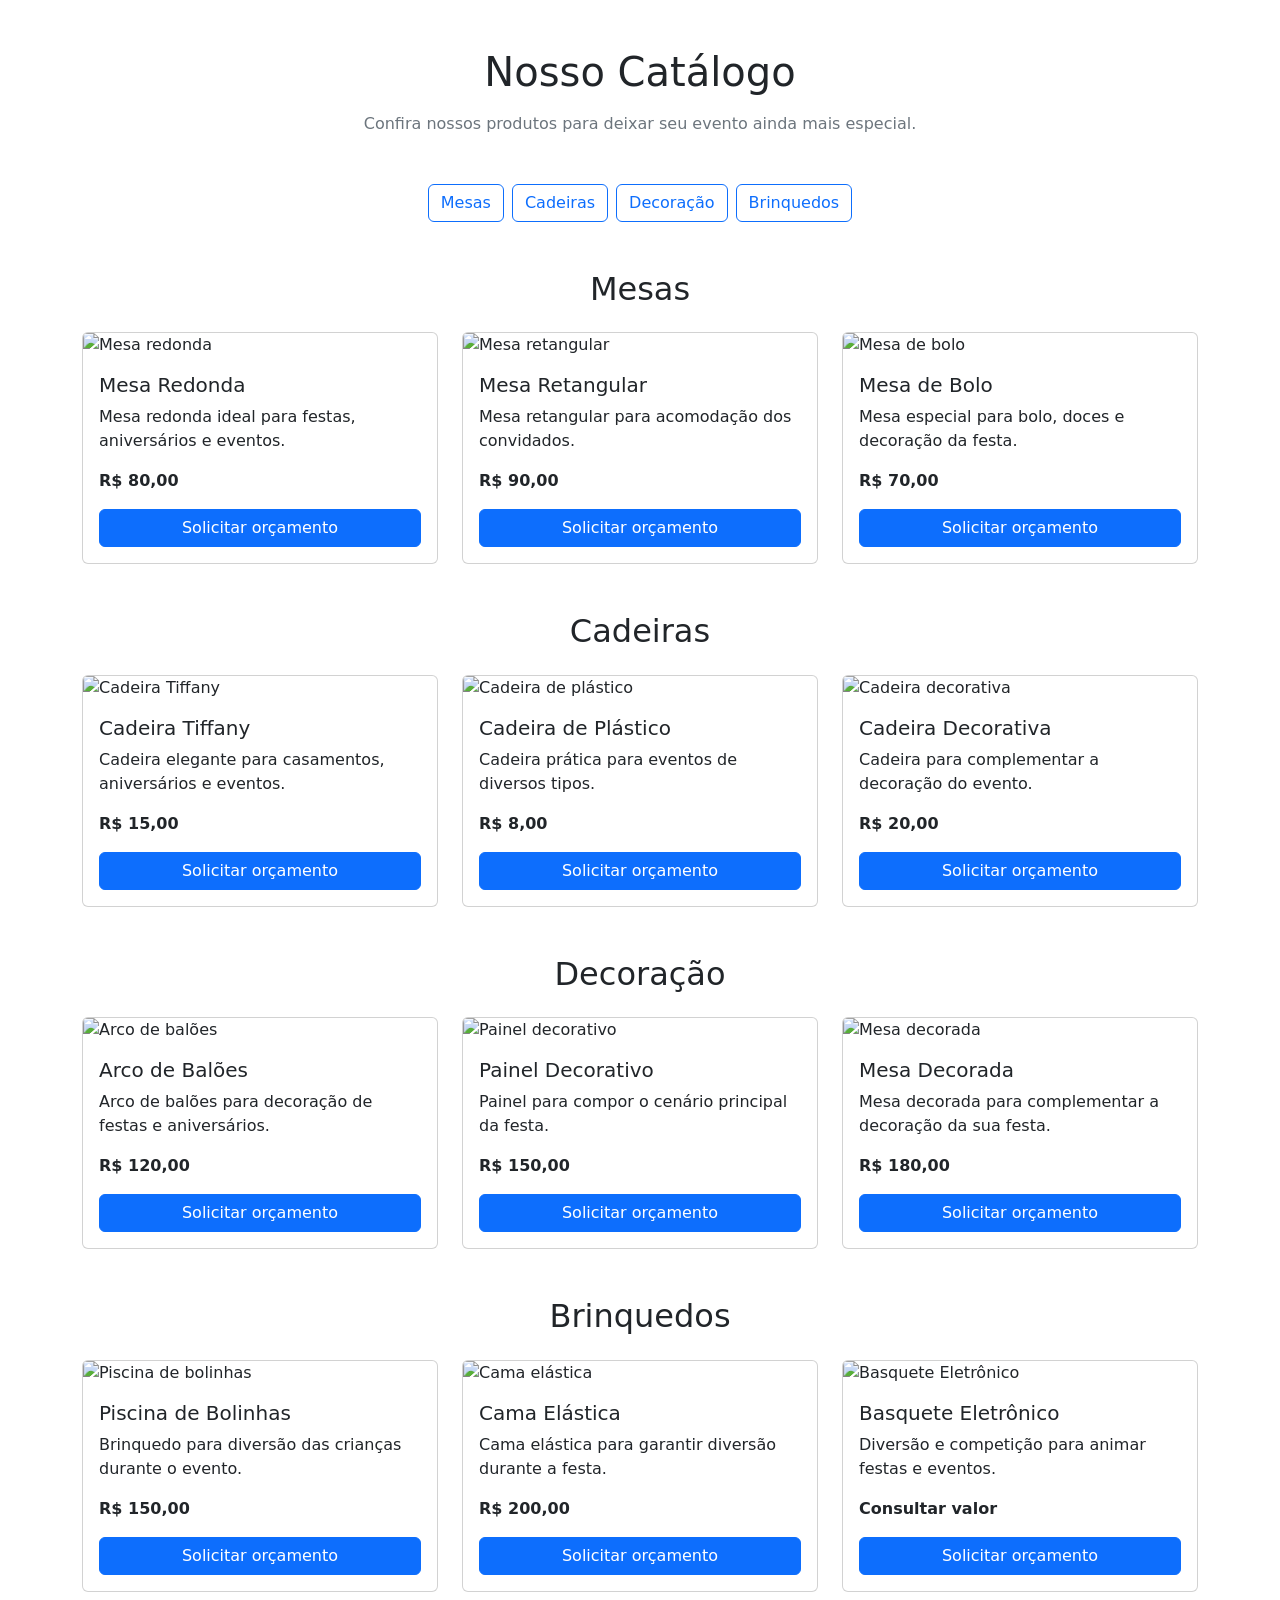
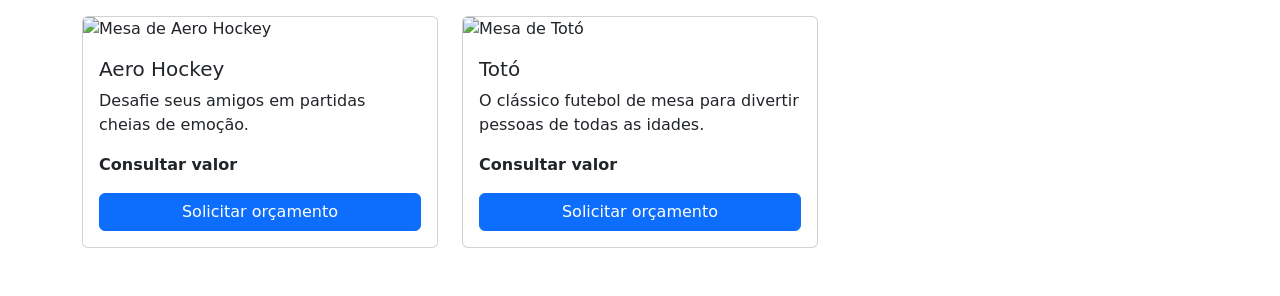
==== catalogo.html @ 10a3d3e0 "feat: atualiza catalogo" ====
<!DOCTYPE html>
<html lang="pt-br">

<head>

    <meta charset="UTF-8">
    <meta name="viewport" content="width=device-width, initial-scale=1.0">

    <title>Catálogo - Aurale</title>

    <!-- Bootstrap 5 -->
    <link href="https://cdn.jsdelivr.net/npm/bootstrap@5.3.8/dist/css/bootstrap.min.css" rel="stylesheet">

</head>

<body>

    <!-- CONTEÚDO PRINCIPAL -->
    <div class="container py-5">

        <!-- TÍTULO -->
        <h1 class="text-center mb-3">
            Nosso Catálogo
        </h1>

        <p class="text-center text-secondary mb-5">
            Confira nossos produtos para deixar seu evento ainda mais especial.
        </p>


        <!-- ==================== CATEGORIAS ==================== -->

        <div class="d-flex justify-content-center flex-wrap gap-2 mb-5">

            <a href="#mesas" class="btn btn-outline-primary">
                Mesas
            </a>

            <a href="#cadeiras" class="btn btn-outline-primary">
                Cadeiras
            </a>

            <a href="#decoracao" class="btn btn-outline-primary">
                Decoração
            </a>

            <a href="#brinquedos" class="btn btn-outline-primary">
                Brinquedos
            </a>

        </div>


        <!-- ==================== MESAS ==================== -->

        <section id="mesas">

            <h2 class="text-center mb-4">
                Mesas
            </h2>

            <div class="row g-4">


                <!-- MESA REDONDA -->
                <div class="col-12 col-md-6 col-lg-4">

                    <div class="card h-100">

                        <img
                            src="https://placehold.co/600x400"
                            class="card-img-top"
                            alt="Mesa redonda">

                        <div class="card-body d-flex flex-column">

                            <h5 class="card-title">
                                Mesa Redonda
                            </h5>

                            <p class="card-text">
                                Mesa redonda ideal para festas,
                                aniversários e eventos.
                            </p>

                            <p class="card-text">
                                <strong>R$ 80,00</strong>
                            </p>

                            <a href="orcamento.html" class="btn btn-primary mt-auto">
                                Solicitar orçamento
                            </a>

                        </div>

                    </div>

                </div>


                <!-- MESA RETANGULAR -->
                <div class="col-12 col-md-6 col-lg-4">

                    <div class="card h-100">

                        <img
                            src="https://placehold.co/600x400"
                            class="card-img-top"
                            alt="Mesa retangular">

                        <div class="card-body d-flex flex-column">

                            <h5 class="card-title">
                                Mesa Retangular
                            </h5>

                            <p class="card-text">
                                Mesa retangular para acomodação
                                dos convidados.
                            </p>

                            <p class="card-text">
                                <strong>R$ 90,00</strong>
                            </p>

                            <a href="orcamento.html" class="btn btn-primary mt-auto">
                                Solicitar orçamento
                            </a>

                        </div>

                    </div>

                </div>


                <!-- MESA DE BOLO -->
                <div class="col-12 col-md-6 col-lg-4">

                    <div class="card h-100">

                        <img
                            src="https://placehold.co/600x400"
                            class="card-img-top"
                            alt="Mesa de bolo">

                        <div class="card-body d-flex flex-column">

                            <h5 class="card-title">
                                Mesa de Bolo
                            </h5>

                            <p class="card-text">
                                Mesa especial para bolo,
                                doces e decoração da festa.
                            </p>

                            <p class="card-text">
                                <strong>R$ 70,00</strong>
                            </p>

                            <a href="orcamento.html" class="btn btn-primary mt-auto">
                                Solicitar orçamento
                            </a>

                        </div>

                    </div>

                </div>

            </div>

        </section>


        <!-- ==================== CADEIRAS ==================== -->

        <section id="cadeiras" class="mt-5">

            <h2 class="text-center mb-4">
                Cadeiras
            </h2>

            <div class="row g-4">


                <!-- CADEIRA TIFFANY -->
                <div class="col-12 col-md-6 col-lg-4">

                    <div class="card h-100">

                        <img
                            src="https://placehold.co/600x400"
                            class="card-img-top"
                            alt="Cadeira Tiffany">

                        <div class="card-body d-flex flex-column">

                            <h5 class="card-title">
                                Cadeira Tiffany
                            </h5>

                            <p class="card-text">
                                Cadeira elegante para casamentos,
                                aniversários e eventos.
                            </p>

                            <p class="card-text">
                                <strong>R$ 15,00</strong>
                            </p>

                            <a href="orcamento.html" class="btn btn-primary mt-auto">
                                Solicitar orçamento
                            </a>

                        </div>

                    </div>

                </div>


                <!-- CADEIRA DE PLÁSTICO -->
                <div class="col-12 col-md-6 col-lg-4">

                    <div class="card h-100">

                        <img
                            src="https://placehold.co/600x400"
                            class="card-img-top"
                            alt="Cadeira de plástico">

                        <div class="card-body d-flex flex-column">

                            <h5 class="card-title">
                                Cadeira de Plástico
                            </h5>

                            <p class="card-text">
                                Cadeira prática para eventos
                                de diversos tipos.
                            </p>

                            <p class="card-text">
                                <strong>R$ 8,00</strong>
                            </p>

                            <a href="orcamento.html" class="btn btn-primary mt-auto">
                                Solicitar orçamento
                            </a>

                        </div>

                    </div>

                </div>


                <!-- CADEIRA DECORATIVA -->
                <div class="col-12 col-md-6 col-lg-4">

                    <div class="card h-100">

                        <img
                            src="https://placehold.co/600x400"
                            class="card-img-top"
                            alt="Cadeira decorativa">

                        <div class="card-body d-flex flex-column">

                            <h5 class="card-title">
                                Cadeira Decorativa
                            </h5>

                            <p class="card-text">
                                Cadeira para complementar
                                a decoração do evento.
                            </p>

                            <p class="card-text">
                                <strong>R$ 20,00</strong>
                            </p>

                            <a href="orcamento.html" class="btn btn-primary mt-auto">
                                Solicitar orçamento
                            </a>

                        </div>

                    </div>

                </div>

            </div>

        </section>


        <!-- ==================== DECORAÇÃO ==================== -->

        <section id="decoracao" class="mt-5">

            <h2 class="text-center mb-4">
                Decoração
            </h2>

            <div class="row g-4">


                <!-- ARCO DE BALÕES -->
                <div class="col-12 col-md-6 col-lg-4">

                    <div class="card h-100">

                        <img
                            src="https://placehold.co/600x400"
                            class="card-img-top"
                            alt="Arco de balões">

                        <div class="card-body d-flex flex-column">

                            <h5 class="card-title">
                                Arco de Balões
                            </h5>

                            <p class="card-text">
                                Arco de balões para decoração
                                de festas e aniversários.
                            </p>

                            <p class="card-text">
                                <strong>R$ 120,00</strong>
                            </p>

                            <a href="orcamento.html" class="btn btn-primary mt-auto">
                                Solicitar orçamento
                            </a>

                        </div>

                    </div>

                </div>


                <!-- PAINEL DECORATIVO -->
                <div class="col-12 col-md-6 col-lg-4">

                    <div class="card h-100">

                        <img
                            src="https://placehold.co/600x400"
                            class="card-img-top"
                            alt="Painel decorativo">

                        <div class="card-body d-flex flex-column">

                            <h5 class="card-title">
                                Painel Decorativo
                            </h5>

                            <p class="card-text">
                                Painel para compor o cenário
                                principal da festa.
                            </p>

                            <p class="card-text">
                                <strong>R$ 150,00</strong>
                            </p>

                            <a href="orcamento.html" class="btn btn-primary mt-auto">
                                Solicitar orçamento
                            </a>

                        </div>

                    </div>

                </div>


                <!-- MESA DECORADA -->
                <div class="col-12 col-md-6 col-lg-4">

                    <div class="card h-100">

                        <img
                            src="https://placehold.co/600x400"
                            class="card-img-top"
                            alt="Mesa decorada">

                        <div class="card-body d-flex flex-column">

                            <h5 class="card-title">
                                Mesa Decorada
                            </h5>

                            <p class="card-text">
                                Mesa decorada para complementar
                                a decoração da sua festa.
                            </p>

                            <p class="card-text">
                                <strong>R$ 180,00</strong>
                            </p>

                            <a href="orcamento.html" class="btn btn-primary mt-auto">
                                Solicitar orçamento
                            </a>

                        </div>

                    </div>

                </div>

            </div>

        </section>


        <!-- ==================== BRINQUEDOS ==================== -->

        <section id="brinquedos" class="mt-5">

            <h2 class="text-center mb-4">
                Brinquedos
            </h2>

            <div class="row g-4">


                <!-- PISCINA DE BOLINHAS -->
                <div class="col-12 col-md-6 col-lg-4">

                    <div class="card h-100">

                        <img
                            src="https://placehold.co/600x400"
                            class="card-img-top"
                            alt="Piscina de bolinhas">

                        <div class="card-body d-flex flex-column">

                            <h5 class="card-title">
                                Piscina de Bolinhas
                            </h5>

                            <p class="card-text">
                                Brinquedo para diversão das
                                crianças durante o evento.
                            </p>

                            <p class="card-text">
                                <strong>R$ 150,00</strong>
                            </p>

                            <a href="orcamento.html" class="btn btn-primary mt-auto">
                                Solicitar orçamento
                            </a>

                        </div>

                    </div>

                </div>


                <!-- CAMA ELÁSTICA -->
                <div class="col-12 col-md-6 col-lg-4">

                    <div class="card h-100">

                        <img
                            src="https://placehold.co/600x400"
                            class="card-img-top"
                            alt="Cama elástica">

                        <div class="card-body d-flex flex-column">

                            <h5 class="card-title">
                                Cama Elástica
                            </h5>

                            <p class="card-text">
                                Cama elástica para garantir
                                diversão durante a festa.
                            </p>

                            <p class="card-text">
                                <strong>R$ 200,00</strong>
                            </p>

                            <a href="orcamento.html" class="btn btn-primary mt-auto">
                                Solicitar orçamento
                            </a>

                        </div>

                    </div>

                </div>


              
                <!-- Basquete Eletrônico --> <div class="col-12 col-md-6 col-lg-4"> <div class="card h-100"> <img src ="https://placehold.co/600x400" class="card-img-top" alt="Basquete Eletrônico"> <div class="card-body d-flex flex-column"> <h5 class="card-title">Basquete Eletrônico</h5> <p class="card-text"> Diversão e competição para animar festas e eventos. </p> <p class="card-text"><strong>Consultar valor</strong></p> <a href="orcamento.html" class="btn btn-primary mt-auto"> Solicitar orçamento </a> </div> </div> </div> <!-- Aero Hockey --> <div class="col-12 col-md-6 col-lg-4"> <div class="card h-100"> <img src="https://placehold.co/600x400" class="card-img-top" alt="Mesa de Aero Hockey"> <div class="card-body d-flex flex-column"> <h5 class="card-title">Aero Hockey</h5> <p class="card-text"> Desafie seus amigos em partidas cheias de emoção. </p> <p class="card-text"><strong>Consultar valor</strong></p> <a href="orcamento.html" class="btn btn-primary mt-auto"> Solicitar orçamento </a> </div> </div> </div> <!-- Totó --> <div class="col-12 col-md-6 col-lg-4"> <div class="card h-100"> <img src="https://placehold.co/600x400" class="card-img-top" alt="Mesa de Totó"> <div class="card-body d-flex flex-column"> <h5 class="card-title">Totó</h5> <p class="card-text"> O clássico futebol de mesa para divertir pessoas de todas as idades. </p> <p class="card-text"><strong>Consultar valor</strong></p> <a href="orcamento.html" class="btn btn-primary mt-auto"> Solicitar orçamento </a> </div> </div> </div>
                
            </div>

        </section>


    </div>


    <!-- Bootstrap JavaScript -->
    <script src="https://cdn.jsdelivr.net/npm/bootstrap@5.3.8/dist/js/bootstrap.bundle.min.js"></script>

</body>

</html>
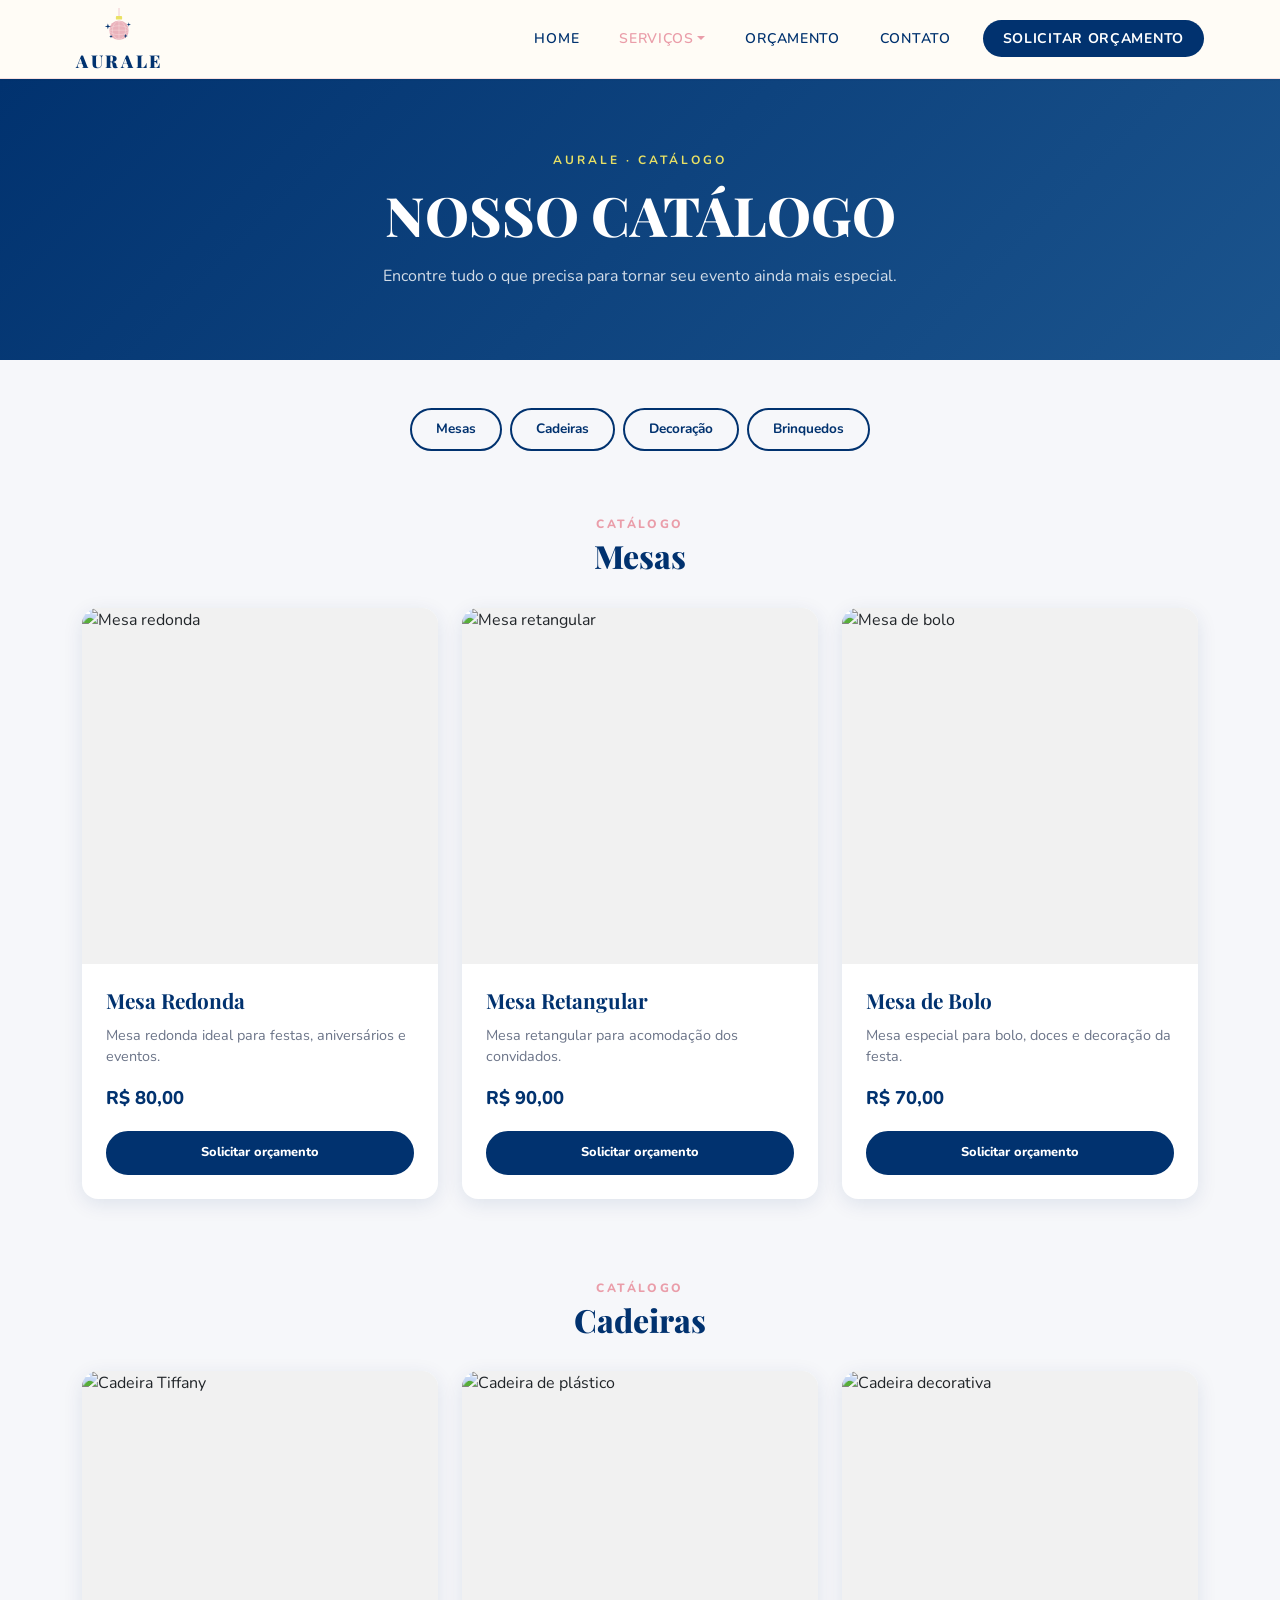
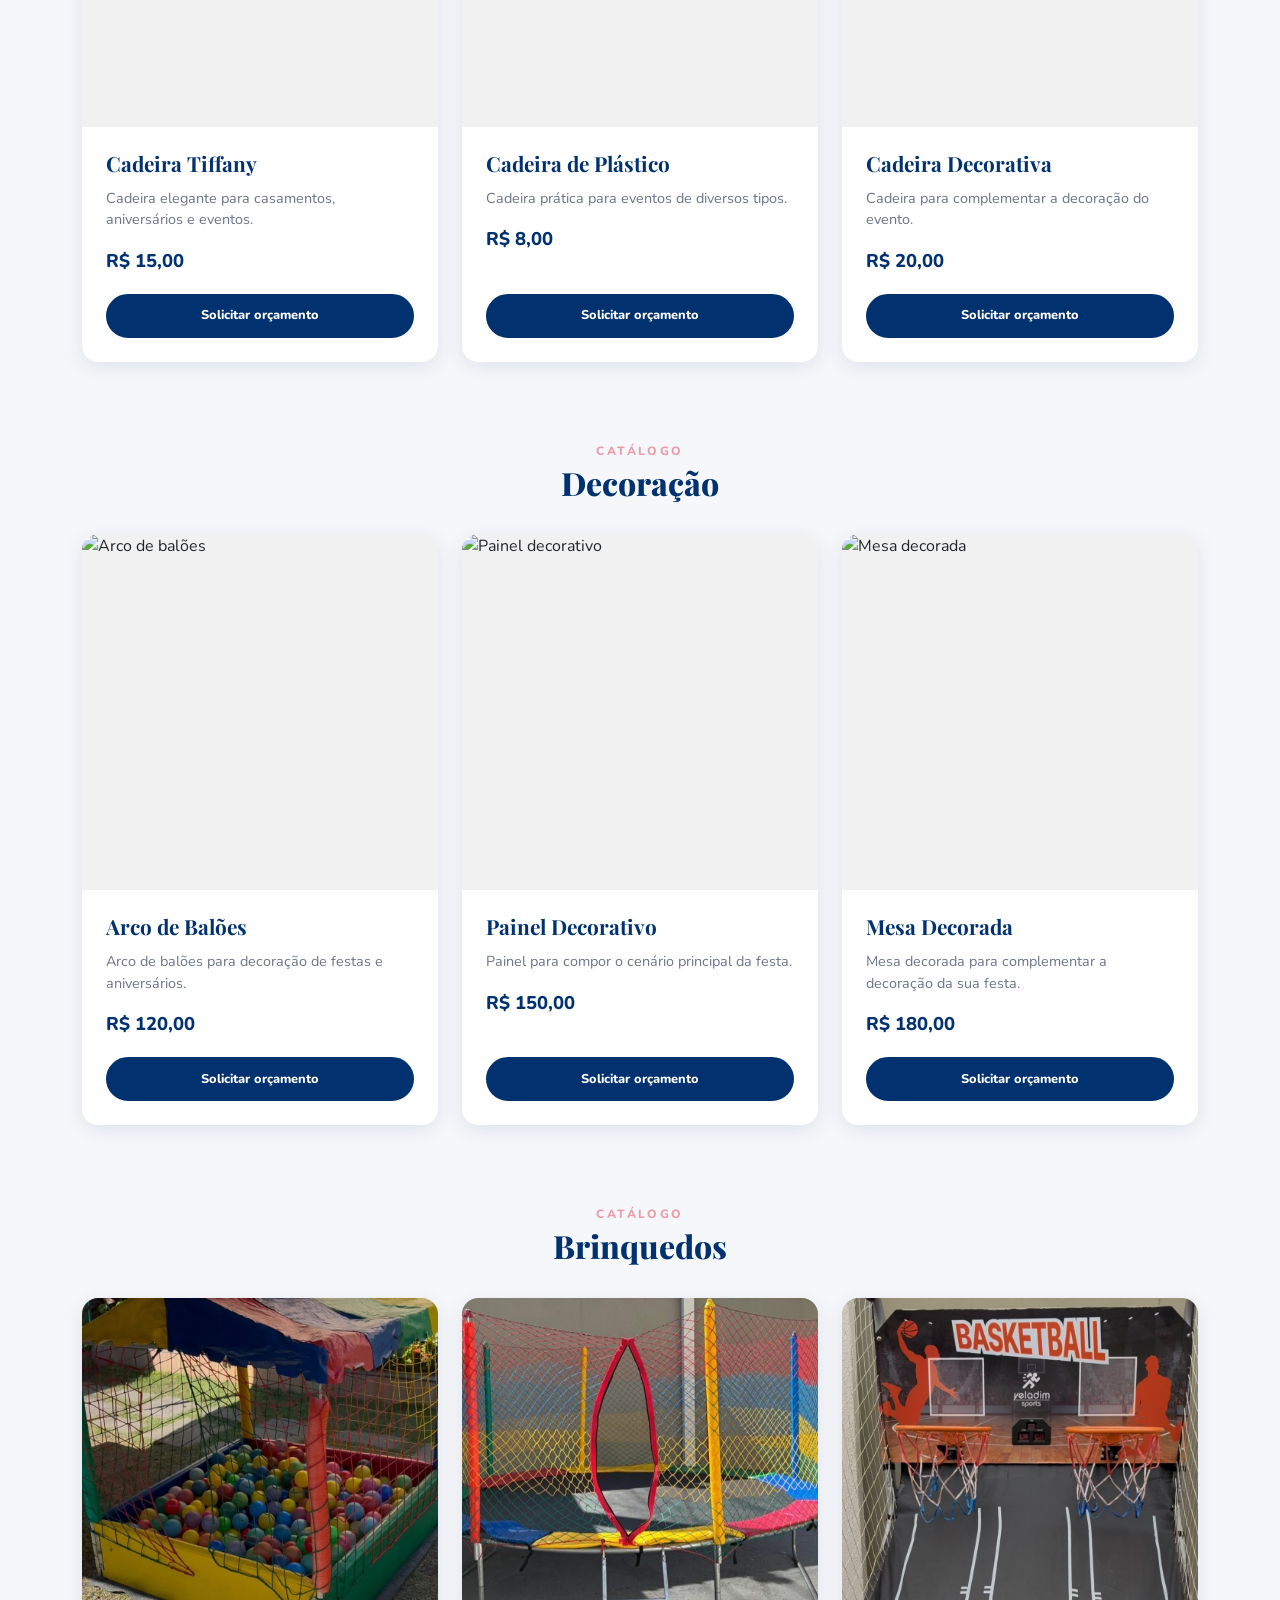
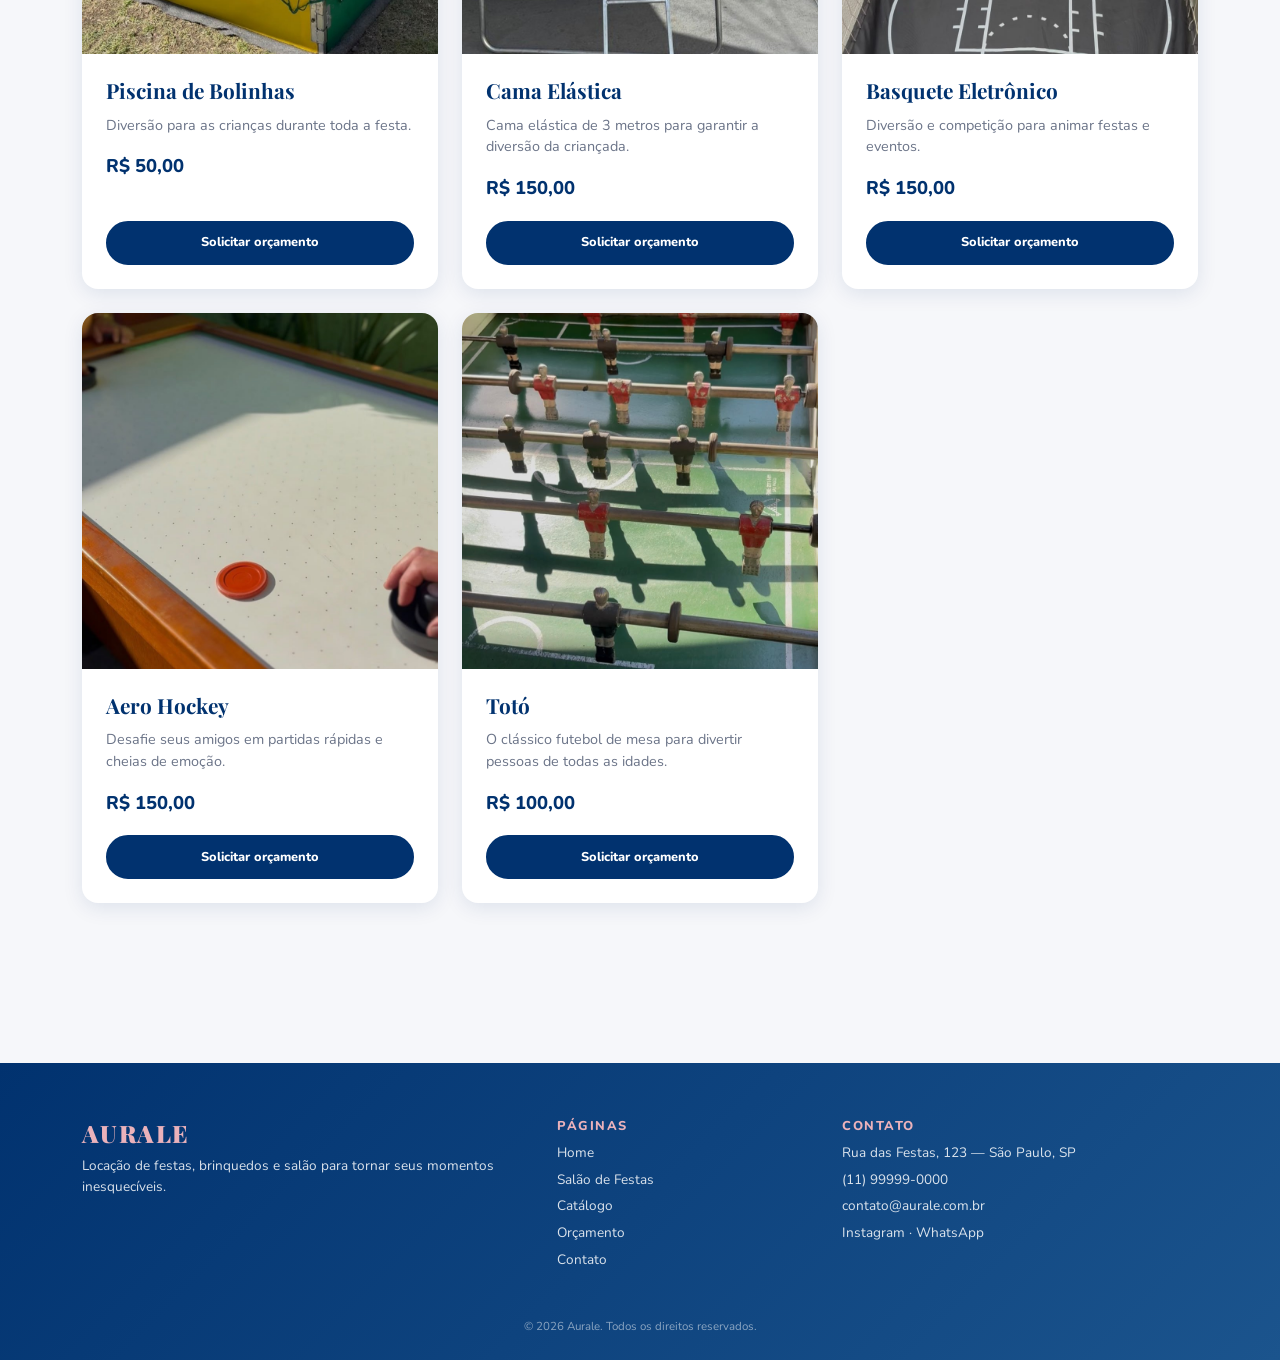
==== commit d94fdd84: "feat: finaliza catalogo com estilos e imagens" ====
--- a/catalogo.html
+++ b/catalogo.html
@@ -2,92 +2,121 @@
 <html lang="pt-br">
 
 <head>
-
     <meta charset="UTF-8">
     <meta name="viewport" content="width=device-width, initial-scale=1.0">
 
     <title>Catálogo - Aurale</title>
 
-    <!-- Bootstrap 5 -->
-    <link href="https://cdn.jsdelivr.net/npm/bootstrap@5.3.8/dist/css/bootstrap.min.css" rel="stylesheet">
-
+    <!-- Bootstrap -->
+    <link
+        href="https://cdn.jsdelivr.net/npm/bootstrap@5.3.3/dist/css/bootstrap.min.css"
+        rel="stylesheet"
+    >
+
+    <!-- Fontes -->
+    <link rel="preconnect" href="https://fonts.googleapis.com">
+    <link rel="preconnect" href="https://fonts.gstatic.com" crossorigin>
+
+    <link
+        href="https://fonts.googleapis.com/css2?family=Nunito:wght@400;600;700;800&family=Playfair+Display:wght@600;700;800;900&display=swap"
+        rel="stylesheet"
+    >
+
+    <!-- CSS global -->
+    <link rel="stylesheet" href="css/style.css">
+
+    <!-- CSS do catálogo -->
+    <link rel="stylesheet" href="css/catalogo.css">
 </head>
 
 <body>
 
-    <!-- CONTEÚDO PRINCIPAL -->
-    <div class="container py-5">
-
-        <!-- TÍTULO -->
-        <h1 class="text-center mb-3">
-            Nosso Catálogo
-        </h1>
-
-        <p class="text-center text-secondary mb-5">
-            Confira nossos produtos para deixar seu evento ainda mais especial.
-        </p>
-
-
-        <!-- ==================== CATEGORIAS ==================== -->
-
-        <div class="d-flex justify-content-center flex-wrap gap-2 mb-5">
-
-            <a href="#mesas" class="btn btn-outline-primary">
+    <!-- HEADER -->
+    <div id="header"></div>
+
+    <!-- HERO -->
+    <header class="hero-catalogo text-center">
+        <div class="container">
+
+            <p class="hero-label">
+                Aurale · Catálogo
+            </p>
+
+            <h1>
+                Nosso Catálogo
+            </h1>
+
+            <p class="hero-sub">
+                Encontre tudo o que precisa para tornar seu evento
+                ainda mais especial.
+            </p>
+
+        </div>
+    </header>
+
+    <!-- CONTEÚDO -->
+    <main class="container catalogo-container">
+
+        <!-- CATEGORIAS -->
+        <nav class="categorias d-flex justify-content-center flex-wrap gap-2">
+
+            <a href="#mesas" class="btn categoria-btn">
                 Mesas
             </a>
 
-            <a href="#cadeiras" class="btn btn-outline-primary">
+            <a href="#cadeiras" class="btn categoria-btn">
                 Cadeiras
             </a>
 
-            <a href="#decoracao" class="btn btn-outline-primary">
+            <a href="#decoracao" class="btn categoria-btn">
                 Decoração
             </a>
 
-            <a href="#brinquedos" class="btn btn-outline-primary">
+            <a href="#brinquedos" class="btn categoria-btn">
                 Brinquedos
             </a>
 
-        </div>
+        </nav>
 
 
         <!-- ==================== MESAS ==================== -->
 
-        <section id="mesas">
-
-            <h2 class="text-center mb-4">
-                Mesas
-            </h2>
+        <section id="mesas" class="catalogo-secao">
+
+            <div class="secao-titulo">
+                <p>Catálogo</p>
+                <h2>Mesas</h2>
+            </div>
 
             <div class="row g-4">
 
-
                 <!-- MESA REDONDA -->
                 <div class="col-12 col-md-6 col-lg-4">
 
-                    <div class="card h-100">
-
-                        <img
-                            src="https://placehold.co/600x400"
-                            class="card-img-top"
-                            alt="Mesa redonda">
-
-                        <div class="card-body d-flex flex-column">
-
-                            <h5 class="card-title">
+                    <div class="card produto-card h-100">
+
+                        <img
+                            src="https://placehold.co/600x600"
+                            class="card-img-top produto-img"
+                            alt="Mesa redonda"
+                        >
+
+                        <div class="card-body d-flex flex-column">
+
+                            <h3 class="produto-titulo">
                                 Mesa Redonda
-                            </h5>
-
-                            <p class="card-text">
+                            </h3>
+
+                            <p class="produto-descricao">
                                 Mesa redonda ideal para festas,
                                 aniversários e eventos.
                             </p>
 
-                            <p class="card-text">
-                                <strong>R$ 80,00</strong>
-                            </p>
-
-                            <a href="orcamento.html" class="btn btn-primary mt-auto">
+                            <p class="produto-preco">
+                                R$ 80,00
+                            </p>
+
+                            <a href="orcamento.html" class="btn produto-btn mt-auto">
                                 Solicitar orçamento
                             </a>
 
@@ -101,29 +130,30 @@
                 <!-- MESA RETANGULAR -->
                 <div class="col-12 col-md-6 col-lg-4">
 
-                    <div class="card h-100">
-
-                        <img
-                            src="https://placehold.co/600x400"
-                            class="card-img-top"
-                            alt="Mesa retangular">
-
-                        <div class="card-body d-flex flex-column">
-
-                            <h5 class="card-title">
+                    <div class="card produto-card h-100">
+
+                        <img
+                            src="https://placehold.co/600x600"
+                            class="card-img-top produto-img"
+                            alt="Mesa retangular"
+                        >
+
+                        <div class="card-body d-flex flex-column">
+
+                            <h3 class="produto-titulo">
                                 Mesa Retangular
-                            </h5>
-
-                            <p class="card-text">
+                            </h3>
+
+                            <p class="produto-descricao">
                                 Mesa retangular para acomodação
                                 dos convidados.
                             </p>
 
-                            <p class="card-text">
-                                <strong>R$ 90,00</strong>
-                            </p>
-
-                            <a href="orcamento.html" class="btn btn-primary mt-auto">
+                            <p class="produto-preco">
+                                R$ 90,00
+                            </p>
+
+                            <a href="orcamento.html" class="btn produto-btn mt-auto">
                                 Solicitar orçamento
                             </a>
 
@@ -137,29 +167,30 @@
                 <!-- MESA DE BOLO -->
                 <div class="col-12 col-md-6 col-lg-4">
 
-                    <div class="card h-100">
-
-                        <img
-                            src="https://placehold.co/600x400"
-                            class="card-img-top"
-                            alt="Mesa de bolo">
-
-                        <div class="card-body d-flex flex-column">
-
-                            <h5 class="card-title">
+                    <div class="card produto-card h-100">
+
+                        <img
+                            src="https://placehold.co/600x600"
+                            class="card-img-top produto-img"
+                            alt="Mesa de bolo"
+                        >
+
+                        <div class="card-body d-flex flex-column">
+
+                            <h3 class="produto-titulo">
                                 Mesa de Bolo
-                            </h5>
-
-                            <p class="card-text">
+                            </h3>
+
+                            <p class="produto-descricao">
                                 Mesa especial para bolo,
                                 doces e decoração da festa.
                             </p>
 
-                            <p class="card-text">
-                                <strong>R$ 70,00</strong>
-                            </p>
-
-                            <a href="orcamento.html" class="btn btn-primary mt-auto">
+                            <p class="produto-preco">
+                                R$ 70,00
+                            </p>
+
+                            <a href="orcamento.html" class="btn produto-btn mt-auto">
                                 Solicitar orçamento
                             </a>
 
@@ -176,41 +207,42 @@
 
         <!-- ==================== CADEIRAS ==================== -->
 
-        <section id="cadeiras" class="mt-5">
-
-            <h2 class="text-center mb-4">
-                Cadeiras
-            </h2>
+        <section id="cadeiras" class="catalogo-secao">
+
+            <div class="secao-titulo">
+                <p>Catálogo</p>
+                <h2>Cadeiras</h2>
+            </div>
 
             <div class="row g-4">
 
-
                 <!-- CADEIRA TIFFANY -->
                 <div class="col-12 col-md-6 col-lg-4">
 
-                    <div class="card h-100">
-
-                        <img
-                            src="https://placehold.co/600x400"
-                            class="card-img-top"
-                            alt="Cadeira Tiffany">
-
-                        <div class="card-body d-flex flex-column">
-
-                            <h5 class="card-title">
+                    <div class="card produto-card h-100">
+
+                        <img
+                            src="https://placehold.co/600x600"
+                            class="card-img-top produto-img"
+                            alt="Cadeira Tiffany"
+                        >
+
+                        <div class="card-body d-flex flex-column">
+
+                            <h3 class="produto-titulo">
                                 Cadeira Tiffany
-                            </h5>
-
-                            <p class="card-text">
+                            </h3>
+
+                            <p class="produto-descricao">
                                 Cadeira elegante para casamentos,
                                 aniversários e eventos.
                             </p>
 
-                            <p class="card-text">
-                                <strong>R$ 15,00</strong>
-                            </p>
-
-                            <a href="orcamento.html" class="btn btn-primary mt-auto">
+                            <p class="produto-preco">
+                                R$ 15,00
+                            </p>
+
+                            <a href="orcamento.html" class="btn produto-btn mt-auto">
                                 Solicitar orçamento
                             </a>
 
@@ -224,29 +256,30 @@
                 <!-- CADEIRA DE PLÁSTICO -->
                 <div class="col-12 col-md-6 col-lg-4">
 
-                    <div class="card h-100">
-
-                        <img
-                            src="https://placehold.co/600x400"
-                            class="card-img-top"
-                            alt="Cadeira de plástico">
-
-                        <div class="card-body d-flex flex-column">
-
-                            <h5 class="card-title">
+                    <div class="card produto-card h-100">
+
+                        <img
+                            src="https://placehold.co/600x600"
+                            class="card-img-top produto-img"
+                            alt="Cadeira de plástico"
+                        >
+
+                        <div class="card-body d-flex flex-column">
+
+                            <h3 class="produto-titulo">
                                 Cadeira de Plástico
-                            </h5>
-
-                            <p class="card-text">
+                            </h3>
+
+                            <p class="produto-descricao">
                                 Cadeira prática para eventos
                                 de diversos tipos.
                             </p>
 
-                            <p class="card-text">
-                                <strong>R$ 8,00</strong>
-                            </p>
-
-                            <a href="orcamento.html" class="btn btn-primary mt-auto">
+                            <p class="produto-preco">
+                                R$ 8,00
+                            </p>
+
+                            <a href="orcamento.html" class="btn produto-btn mt-auto">
                                 Solicitar orçamento
                             </a>
 
@@ -260,29 +293,30 @@
                 <!-- CADEIRA DECORATIVA -->
                 <div class="col-12 col-md-6 col-lg-4">
 
-                    <div class="card h-100">
-
-                        <img
-                            src="https://placehold.co/600x400"
-                            class="card-img-top"
-                            alt="Cadeira decorativa">
-
-                        <div class="card-body d-flex flex-column">
-
-                            <h5 class="card-title">
+                    <div class="card produto-card h-100">
+
+                        <img
+                            src="https://placehold.co/600x600"
+                            class="card-img-top produto-img"
+                            alt="Cadeira decorativa"
+                        >
+
+                        <div class="card-body d-flex flex-column">
+
+                            <h3 class="produto-titulo">
                                 Cadeira Decorativa
-                            </h5>
-
-                            <p class="card-text">
+                            </h3>
+
+                            <p class="produto-descricao">
                                 Cadeira para complementar
                                 a decoração do evento.
                             </p>
 
-                            <p class="card-text">
-                                <strong>R$ 20,00</strong>
-                            </p>
-
-                            <a href="orcamento.html" class="btn btn-primary mt-auto">
+                            <p class="produto-preco">
+                                R$ 20,00
+                            </p>
+
+                            <a href="orcamento.html" class="btn produto-btn mt-auto">
                                 Solicitar orçamento
                             </a>
 
@@ -299,41 +333,42 @@
 
         <!-- ==================== DECORAÇÃO ==================== -->
 
-        <section id="decoracao" class="mt-5">
-
-            <h2 class="text-center mb-4">
-                Decoração
-            </h2>
+        <section id="decoracao" class="catalogo-secao">
+
+            <div class="secao-titulo">
+                <p>Catálogo</p>
+                <h2>Decoração</h2>
+            </div>
 
             <div class="row g-4">
 
-
                 <!-- ARCO DE BALÕES -->
                 <div class="col-12 col-md-6 col-lg-4">
 
-                    <div class="card h-100">
-
-                        <img
-                            src="https://placehold.co/600x400"
-                            class="card-img-top"
-                            alt="Arco de balões">
-
-                        <div class="card-body d-flex flex-column">
-
-                            <h5 class="card-title">
+                    <div class="card produto-card h-100">
+
+                        <img
+                            src="https://placehold.co/600x600"
+                            class="card-img-top produto-img"
+                            alt="Arco de balões"
+                        >
+
+                        <div class="card-body d-flex flex-column">
+
+                            <h3 class="produto-titulo">
                                 Arco de Balões
-                            </h5>
-
-                            <p class="card-text">
+                            </h3>
+
+                            <p class="produto-descricao">
                                 Arco de balões para decoração
                                 de festas e aniversários.
                             </p>
 
-                            <p class="card-text">
-                                <strong>R$ 120,00</strong>
-                            </p>
-
-                            <a href="orcamento.html" class="btn btn-primary mt-auto">
+                            <p class="produto-preco">
+                                R$ 120,00
+                            </p>
+
+                            <a href="orcamento.html" class="btn produto-btn mt-auto">
                                 Solicitar orçamento
                             </a>
 
@@ -347,29 +382,30 @@
                 <!-- PAINEL DECORATIVO -->
                 <div class="col-12 col-md-6 col-lg-4">
 
-                    <div class="card h-100">
-
-                        <img
-                            src="https://placehold.co/600x400"
-                            class="card-img-top"
-                            alt="Painel decorativo">
-
-                        <div class="card-body d-flex flex-column">
-
-                            <h5 class="card-title">
+                    <div class="card produto-card h-100">
+
+                        <img
+                            src="https://placehold.co/600x600"
+                            class="card-img-top produto-img"
+                            alt="Painel decorativo"
+                        >
+
+                        <div class="card-body d-flex flex-column">
+
+                            <h3 class="produto-titulo">
                                 Painel Decorativo
-                            </h5>
-
-                            <p class="card-text">
+                            </h3>
+
+                            <p class="produto-descricao">
                                 Painel para compor o cenário
                                 principal da festa.
                             </p>
 
-                            <p class="card-text">
-                                <strong>R$ 150,00</strong>
-                            </p>
-
-                            <a href="orcamento.html" class="btn btn-primary mt-auto">
+                            <p class="produto-preco">
+                                R$ 150,00
+                            </p>
+
+                            <a href="orcamento.html" class="btn produto-btn mt-auto">
                                 Solicitar orçamento
                             </a>
 
@@ -383,29 +419,30 @@
                 <!-- MESA DECORADA -->
                 <div class="col-12 col-md-6 col-lg-4">
 
-                    <div class="card h-100">
-
-                        <img
-                            src="https://placehold.co/600x400"
-                            class="card-img-top"
-                            alt="Mesa decorada">
-
-                        <div class="card-body d-flex flex-column">
-
-                            <h5 class="card-title">
+                    <div class="card produto-card h-100">
+
+                        <img
+                            src="https://placehold.co/600x600"
+                            class="card-img-top produto-img"
+                            alt="Mesa decorada"
+                        >
+
+                        <div class="card-body d-flex flex-column">
+
+                            <h3 class="produto-titulo">
                                 Mesa Decorada
-                            </h5>
-
-                            <p class="card-text">
+                            </h3>
+
+                            <p class="produto-descricao">
                                 Mesa decorada para complementar
                                 a decoração da sua festa.
                             </p>
 
-                            <p class="card-text">
-                                <strong>R$ 180,00</strong>
-                            </p>
-
-                            <a href="orcamento.html" class="btn btn-primary mt-auto">
+                            <p class="produto-preco">
+                                R$ 180,00
+                            </p>
+
+                            <a href="orcamento.html" class="btn produto-btn mt-auto">
                                 Solicitar orçamento
                             </a>
 
@@ -422,41 +459,42 @@
 
         <!-- ==================== BRINQUEDOS ==================== -->
 
-        <section id="brinquedos" class="mt-5">
-
-            <h2 class="text-center mb-4">
-                Brinquedos
-            </h2>
+        <section id="brinquedos" class="catalogo-secao">
+
+            <div class="secao-titulo">
+                <p>Catálogo</p>
+                <h2>Brinquedos</h2>
+            </div>
 
             <div class="row g-4">
 
-
                 <!-- PISCINA DE BOLINHAS -->
                 <div class="col-12 col-md-6 col-lg-4">
 
-                    <div class="card h-100">
-
-                        <img
-                            src="https://placehold.co/600x400"
-                            class="card-img-top"
-                            alt="Piscina de bolinhas">
-
-                        <div class="card-body d-flex flex-column">
-
-                            <h5 class="card-title">
+                    <div class="card produto-card h-100">
+
+                        <img
+                            src="img/foto.piscina.de.bola.jpeg"
+                            class="card-img-top produto-img"
+                            alt="Piscina de bolinhas"
+                        >
+
+                        <div class="card-body d-flex flex-column">
+
+                            <h3 class="produto-titulo">
                                 Piscina de Bolinhas
-                            </h5>
-
-                            <p class="card-text">
-                                Brinquedo para diversão das
-                                crianças durante o evento.
-                            </p>
-
-                            <p class="card-text">
-                                <strong>R$ 150,00</strong>
-                            </p>
-
-                            <a href="orcamento.html" class="btn btn-primary mt-auto">
+                            </h3>
+
+                            <p class="produto-descricao">
+                                Diversão para as crianças durante
+                                toda a festa.
+                            </p>
+
+                            <p class="produto-preco">
+                                R$ 50,00
+                            </p>
+
+                            <a href="orcamento.html" class="btn produto-btn mt-auto">
                                 Solicitar orçamento
                             </a>
 
@@ -470,52 +508,225 @@
                 <!-- CAMA ELÁSTICA -->
                 <div class="col-12 col-md-6 col-lg-4">
 
-                    <div class="card h-100">
-
-                        <img
-                            src="https://placehold.co/600x400"
-                            class="card-img-top"
-                            alt="Cama elástica">
-
-                        <div class="card-body d-flex flex-column">
-
-                            <h5 class="card-title">
+                    <div class="card produto-card h-100">
+
+                        <img
+                            src="img/foto.pulapula.jpeg"
+                            class="card-img-top produto-img"
+                            alt="Cama elástica"
+                        >
+
+                        <div class="card-body d-flex flex-column">
+
+                            <h3 class="produto-titulo">
                                 Cama Elástica
-                            </h5>
-
-                            <p class="card-text">
-                                Cama elástica para garantir
-                                diversão durante a festa.
-                            </p>
-
-                            <p class="card-text">
-                                <strong>R$ 200,00</strong>
-                            </p>
-
-                            <a href="orcamento.html" class="btn btn-primary mt-auto">
-                                Solicitar orçamento
-                            </a>
-
-                        </div>
-
-                    </div>
-
-                </div>
-
-
-              
-                <!-- Basquete Eletrônico --> <div class="col-12 col-md-6 col-lg-4"> <div class="card h-100"> <img src ="https://placehold.co/600x400" class="card-img-top" alt="Basquete Eletrônico"> <div class="card-body d-flex flex-column"> <h5 class="card-title">Basquete Eletrônico</h5> <p class="card-text"> Diversão e competição para animar festas e eventos. </p> <p class="card-text"><strong>Consultar valor</strong></p> <a href="orcamento.html" class="btn btn-primary mt-auto"> Solicitar orçamento </a> </div> </div> </div> <!-- Aero Hockey --> <div class="col-12 col-md-6 col-lg-4"> <div class="card h-100"> <img src="https://placehold.co/600x400" class="card-img-top" alt="Mesa de Aero Hockey"> <div class="card-body d-flex flex-column"> <h5 class="card-title">Aero Hockey</h5> <p class="card-text"> Desafie seus amigos em partidas cheias de emoção. </p> <p class="card-text"><strong>Consultar valor</strong></p> <a href="orcamento.html" class="btn btn-primary mt-auto"> Solicitar orçamento </a> </div> </div> </div> <!-- Totó --> <div class="col-12 col-md-6 col-lg-4"> <div class="card h-100"> <img src="https://placehold.co/600x400" class="card-img-top" alt="Mesa de Totó"> <div class="card-body d-flex flex-column"> <h5 class="card-title">Totó</h5> <p class="card-text"> O clássico futebol de mesa para divertir pessoas de todas as idades. </p> <p class="card-text"><strong>Consultar valor</strong></p> <a href="orcamento.html" class="btn btn-primary mt-auto"> Solicitar orçamento </a> </div> </div> </div>
-                
+                            </h3>
+
+                            <p class="produto-descricao">
+                                Cama elástica de 3 metros para
+                                garantir a diversão da criançada.
+                            </p>
+
+                            <p class="produto-preco">
+                                R$ 150,00
+                            </p>
+
+                            <a href="orcamento.html" class="btn produto-btn mt-auto">
+                                Solicitar orçamento
+                            </a>
+
+                        </div>
+
+                    </div>
+
+                </div>
+
+
+                <!-- BASQUETE ELETRÔNICO -->
+                <div class="col-12 col-md-6 col-lg-4">
+
+                    <div class="card produto-card h-100">
+
+                        <img
+                            src="img/foto.basquete.jpeg"
+                            class="card-img-top produto-img"
+                            alt="Basquete Eletrônico"
+                        >
+
+                        <div class="card-body d-flex flex-column">
+
+                            <h3 class="produto-titulo">
+                                Basquete Eletrônico
+                            </h3>
+
+                            <p class="produto-descricao">
+                                Diversão e competição para animar
+                                festas e eventos.
+                            </p>
+
+                            <p class="produto-preco">
+                                R$ 150,00
+                            </p>
+
+                            <a href="orcamento.html" class="btn produto-btn mt-auto">
+                                Solicitar orçamento
+                            </a>
+
+                        </div>
+
+                    </div>
+
+                </div>
+
+
+                <!-- AERO HOCKEY -->
+                <div class="col-12 col-md-6 col-lg-4">
+
+                    <div class="card produto-card h-100">
+
+                        <img
+                            src="img/foto.aerohockey.jpeg"
+                            class="card-img-top produto-img"
+                            alt="Mesa de Aero Hockey"
+                        >
+
+                        <div class="card-body d-flex flex-column">
+
+                            <h3 class="produto-titulo">
+                                Aero Hockey
+                            </h3>
+
+                            <p class="produto-descricao">
+                                Desafie seus amigos em partidas
+                                rápidas e cheias de emoção.
+                            </p>
+
+                            <p class="produto-preco">
+                                R$ 150,00
+                            </p>
+
+                            <a href="orcamento.html" class="btn produto-btn mt-auto">
+                                Solicitar orçamento
+                            </a>
+
+                        </div>
+
+                    </div>
+
+                </div>
+
+
+                <!-- TOTÓ -->
+                <div class="col-12 col-md-6 col-lg-4">
+
+                    <div class="card produto-card h-100">
+
+
+                        <img
+                            src="img/foto.toto.jpeg"
+                            class="card-img-top produto-img"
+                            alt="Mesa de Totó"
+                        >
+
+                        <div class="card-body d-flex flex-column">
+
+                            <h3 class="produto-titulo">
+                                Totó
+                            </h3>
+
+                            <p class="produto-descricao">
+                                O clássico futebol de mesa para
+                                divertir pessoas de todas as idades.
+                            </p>
+
+                            <p class="produto-preco">
+                                R$ 100,00
+                            </p>
+
+                            <a href="orcamento.html" class="btn produto-btn mt-auto">
+                                Solicitar orçamento
+                            </a>
+
+                        </div>
+
+                    </div>
+
+                </div>
+
             </div>
 
         </section>
 
-
-    </div>
-
-
-    <!-- Bootstrap JavaScript -->
-    <script src="https://cdn.jsdelivr.net/npm/bootstrap@5.3.8/dist/js/bootstrap.bundle.min.js"></script>
+    </main>
+
+
+    <!-- FOOTER -->
+    <footer class="aurale-footer">
+
+        <div class="container">
+
+            <div class="row gy-4">
+
+                <div class="col-lg-5">
+
+                    <h4 class="footer-logo">
+                        AURALE
+                    </h4>
+
+                    <p>
+                        Locação de festas, brinquedos e salão para tornar
+                        seus momentos inesquecíveis.
+                    </p>
+
+                </div>
+
+                <div class="col-6 col-lg-3">
+
+                    <h5>Páginas</h5>
+
+                    <ul class="list-unstyled">
+                        <li><a href="index.html">Home</a></li>
+                        <li><a href="salao.html">Salão de Festas</a></li>
+                        <li><a href="catalogo.html">Catálogo</a></li>
+                        <li><a href="orcamento.html">Orçamento</a></li>
+                        <li><a href="contato.html">Contato</a></li>
+                    </ul>
+
+                </div>
+
+                <div class="col-6 col-lg-4">
+
+                    <h5>Contato</h5>
+
+                    <ul class="list-unstyled">
+                        <li>Rua das Festas, 123 — São Paulo, SP</li>
+                        <li>(11) 99999-0000</li>
+                        <li>contato@aurale.com.br</li>
+                        <li>Instagram · WhatsApp</li>
+                    </ul>
+
+                </div>
+
+            </div>
+
+            <p class="footer-copy">
+                © 2026 Aurale. Todos os direitos reservados.
+            </p>
+
+        </div>
+
+    </footer>
+
+
+    <!-- Bootstrap -->
+    <script src="https://cdn.jsdelivr.net/npm/bootstrap@5.3.3/dist/js/bootstrap.bundle.min.js"></script>
+
+    <!-- Header -->
+    <script src="js/Header.js"></script>
+
+    <script>
+        criarHeader();
+    </script>
 
 </body>
 
--- a/css/style.css
+++ b/css/style.css
@@ -0,0 +1,104 @@
+/* identidade visual Aurale - cores e fontes do manual de identidade */
+:root {
+  --aurale-azul-escuro: #01326f;
+  --aurale-azul: #1b548d;
+  --aurale-rosa: #ea9da9;
+  --aurale-rosa-claro: #eab2bb;
+  --aurale-amarelo: #eae164;
+  --aurale-creme: #fffcf6;
+}
+
+body {
+  font-family: "Mulish", sans-serif;
+  background-color: var(--aurale-creme);
+  color: var(--aurale-azul-escuro);
+}
+
+h1,
+h2,
+h3,
+h4,
+.navbar-brand,
+.logo-aurale {
+  font-family: "Fraunces", serif;
+  font-weight: 700;
+}
+
+a {
+  color: var(--aurale-azul);
+}
+
+/* navbar */
+.navbar-aurale {
+  background-color: var(--aurale-azul-escuro);
+}
+
+.navbar-aurale .navbar-brand,
+.navbar-aurale .nav-link {
+  color: var(--aurale-creme) !important;
+}
+
+.navbar-aurale .nav-link:hover,
+.navbar-aurale .nav-link.active {
+  color: var(--aurale-rosa-claro) !important;
+}
+
+.navbar-aurale .dropdown-menu {
+  background-color: var(--aurale-azul);
+}
+
+.navbar-aurale .dropdown-item {
+  color: var(--aurale-creme);
+}
+
+.navbar-aurale .dropdown-item:hover {
+  background-color: var(--aurale-azul-escuro);
+  color: var(--aurale-rosa-claro);
+}
+
+/* footer */
+.footer-aurale {
+  background-color: var(--aurale-azul-escuro);
+  color: var(--aurale-creme);
+  padding: 2rem 0;
+  margin-top: 3rem;
+}
+
+.footer-aurale a {
+  color: var(--aurale-rosa-claro);
+}
+
+/* botoes padrao do site */
+.btn-aurale {
+  background-color: var(--aurale-azul);
+  color: var(--aurale-creme);
+  border: none;
+}
+
+.btn-aurale:hover {
+  background-color: var(--aurale-azul-escuro);
+  color: var(--aurale-creme);
+}
+
+/* pagina de contato */
+.contato-hero {
+  background-color: var(--aurale-azul);
+  color: var(--aurale-creme);
+  padding: 3rem 0;
+  text-align: center;
+}
+
+.accordion-button:not(.collapsed) {
+  background-color: var(--aurale-rosa-claro);
+  color: var(--aurale-azul-escuro);
+}
+
+.accordion-button:focus {
+  box-shadow: 0 0 0 0.2rem rgba(27, 84, 141, 0.25);
+}
+
+.mapa-aurale iframe {
+  width: 100%;
+  min-height: 300px;
+  border: 0;
+}
--- a/css/catalogo.css
+++ b/css/catalogo.css
@@ -0,0 +1,332 @@
+/* =========================
+   CATÁLOGO - AURALE
+   ========================= */
+
+body {
+    font-family: "Nunito", sans-serif;
+    background-color: #f6f7fa;
+    color: #1c2b44;
+}
+
+h1,
+h2,
+h3,
+h4,
+h5 {
+    font-family: "Playfair Display", serif;
+}
+
+
+/* =========================
+   HERO
+   ========================= */
+
+.hero-catalogo {
+    background: linear-gradient(
+        135deg,
+        var(--aurale-azul-escuro) 0%,
+        var(--aurale-azul) 100%
+    );
+
+    color: #fff;
+    padding: 4.5rem 0;
+}
+
+.hero-label {
+    color: var(--aurale-amarelo);
+    font-size: 0.75rem;
+    font-weight: 700;
+    letter-spacing: 0.25em;
+    text-transform: uppercase;
+    margin-bottom: 1rem;
+}
+
+.hero-catalogo h1 {
+    font-weight: 800;
+    font-size: clamp(2.2rem, 5vw, 3.4rem);
+    line-height: 1.1;
+    text-transform: uppercase;
+    margin-bottom: 1.2rem;
+}
+
+.hero-sub {
+    max-width: 520px;
+    margin: 0 auto;
+    color: rgba(255, 255, 255, 0.82);
+}
+
+
+/* =========================
+   CONTEÚDO
+   ========================= */
+
+.catalogo-container {
+    padding-top: 3rem;
+    padding-bottom: 5rem;
+}
+
+
+/* =========================
+   CATEGORIAS
+   ========================= */
+
+.categorias {
+    margin-bottom: 4rem;
+}
+
+.categoria-btn {
+    border: 2px solid var(--aurale-azul-escuro);
+    color: var(--aurale-azul-escuro);
+    background-color: transparent;
+
+    border-radius: 50rem;
+
+    padding: 0.6rem 1.5rem;
+
+    font-size: 0.85rem;
+    font-weight: 700;
+
+    transition: 0.2s;
+}
+
+.categoria-btn:hover {
+    background-color: var(--aurale-azul-escuro);
+    border-color: var(--aurale-azul-escuro);
+    color: #fff;
+}
+
+
+/* =========================
+   SEÇÕES
+   ========================= */
+
+.catalogo-secao {
+    margin-bottom: 5rem;
+    scroll-margin-top: 100px;
+}
+
+.secao-titulo {
+    text-align: center;
+    margin-bottom: 2rem;
+}
+
+.secao-titulo p {
+    color: var(--aurale-rosa);
+    font-size: 0.75rem;
+    font-weight: 800;
+
+    letter-spacing: 0.2em;
+    text-transform: uppercase;
+
+    margin-bottom: 0.25rem;
+}
+
+.secao-titulo h2 {
+    color: var(--aurale-azul-escuro);
+    font-size: 2rem;
+    font-weight: 800;
+    margin-bottom: 0;
+}
+
+
+/* =========================
+   CARDS
+   ========================= */
+
+.produto-card {
+    border: none;
+
+    border-radius: 1rem;
+
+    overflow: hidden;
+
+    background-color: #fff;
+
+    box-shadow: 0 5px 20px rgba(1, 50, 111, 0.10);
+
+    transition:
+        transform 0.2s ease,
+        box-shadow 0.2s ease;
+}
+
+.produto-card:hover {
+    transform: translateY(-5px);
+
+    box-shadow: 0 10px 30px rgba(1, 50, 111, 0.16);
+}
+
+
+/* =========================
+   IMAGENS
+   ========================= */
+
+.produto-img {
+    width: 100%;
+
+    aspect-ratio: 1 / 1;
+
+    object-fit: cover;
+
+    background-color: #f1f1f1;
+}
+
+
+/* =========================
+   CONTEÚDO DOS CARDS
+   ========================= */
+
+.produto-card .card-body {
+    padding: 1.5rem;
+}
+
+.produto-titulo {
+    color: var(--aurale-azul-escuro);
+
+    font-size: 1.3rem;
+    font-weight: 700;
+
+    margin-bottom: 0.75rem;
+}
+
+.produto-descricao {
+    color: #6b7488;
+
+    font-size: 0.9rem;
+    line-height: 1.5;
+
+    margin-bottom: 1rem;
+}
+
+.produto-preco {
+    color: var(--aurale-azul-escuro);
+
+    font-size: 1.15rem;
+    font-weight: 800;
+
+    margin-bottom: 1.2rem;
+}
+
+
+/* =========================
+   BOTÃO DOS PRODUTOS
+   ========================= */
+
+.produto-btn {
+    background-color: var(--aurale-azul-escuro);
+    color: #fff;
+
+    border: 2px solid var(--aurale-azul-escuro);
+
+    border-radius: 50rem;
+
+    padding: 0.65rem 1rem;
+
+    font-size: 0.8rem;
+    font-weight: 800;
+
+    transition: 0.2s;
+}
+
+.produto-btn:hover {
+    background-color: var(--aurale-azul);
+    border-color: var(--aurale-azul);
+    color: #fff;
+}
+
+
+/* =========================
+   FOOTER
+   ========================= */
+
+.aurale-footer {
+    background: linear-gradient(
+        135deg,
+        var(--aurale-azul-escuro) 0%,
+        var(--aurale-azul) 100%
+    );
+
+    color: rgba(255, 255, 255, 0.85);
+
+    padding: 3.5rem 0 1.5rem;
+
+    font-size: 0.85rem;
+}
+
+.footer-logo {
+    color: var(--aurale-rosa-claro);
+
+    font-weight: 900;
+
+    letter-spacing: 0.06em;
+}
+
+.aurale-footer h5 {
+    color: var(--aurale-rosa-claro);
+
+    font-family: "Nunito", sans-serif;
+
+    font-size: 0.8rem;
+    font-weight: 800;
+
+    letter-spacing: 0.12em;
+
+    text-transform: uppercase;
+}
+
+.aurale-footer a {
+    color: rgba(255, 255, 255, 0.85);
+
+    text-decoration: none;
+}
+
+.aurale-footer a:hover {
+    color: var(--aurale-amarelo);
+}
+
+.aurale-footer li {
+    margin-bottom: 0.4rem;
+}
+
+.footer-copy {
+    text-align: center;
+
+    font-size: 0.72rem;
+
+    margin: 2rem 0 0;
+
+    opacity: 0.6;
+}
+
+
+/* =========================
+   RESPONSIVIDADE
+   ========================= */
+
+@media (max-width: 767.98px) {
+
+    .hero-catalogo {
+        padding: 3.5rem 1rem;
+    }
+
+    .catalogo-container {
+        padding-top: 2rem;
+    }
+
+    .categorias {
+        margin-bottom: 3rem;
+    }
+
+    .categoria-btn {
+        padding: 0.5rem 1rem;
+        font-size: 0.8rem;
+    }
+
+    .catalogo-secao {
+        margin-bottom: 4rem;
+    }
+
+    .secao-titulo h2 {
+        font-size: 1.8rem;
+    }
+
+}
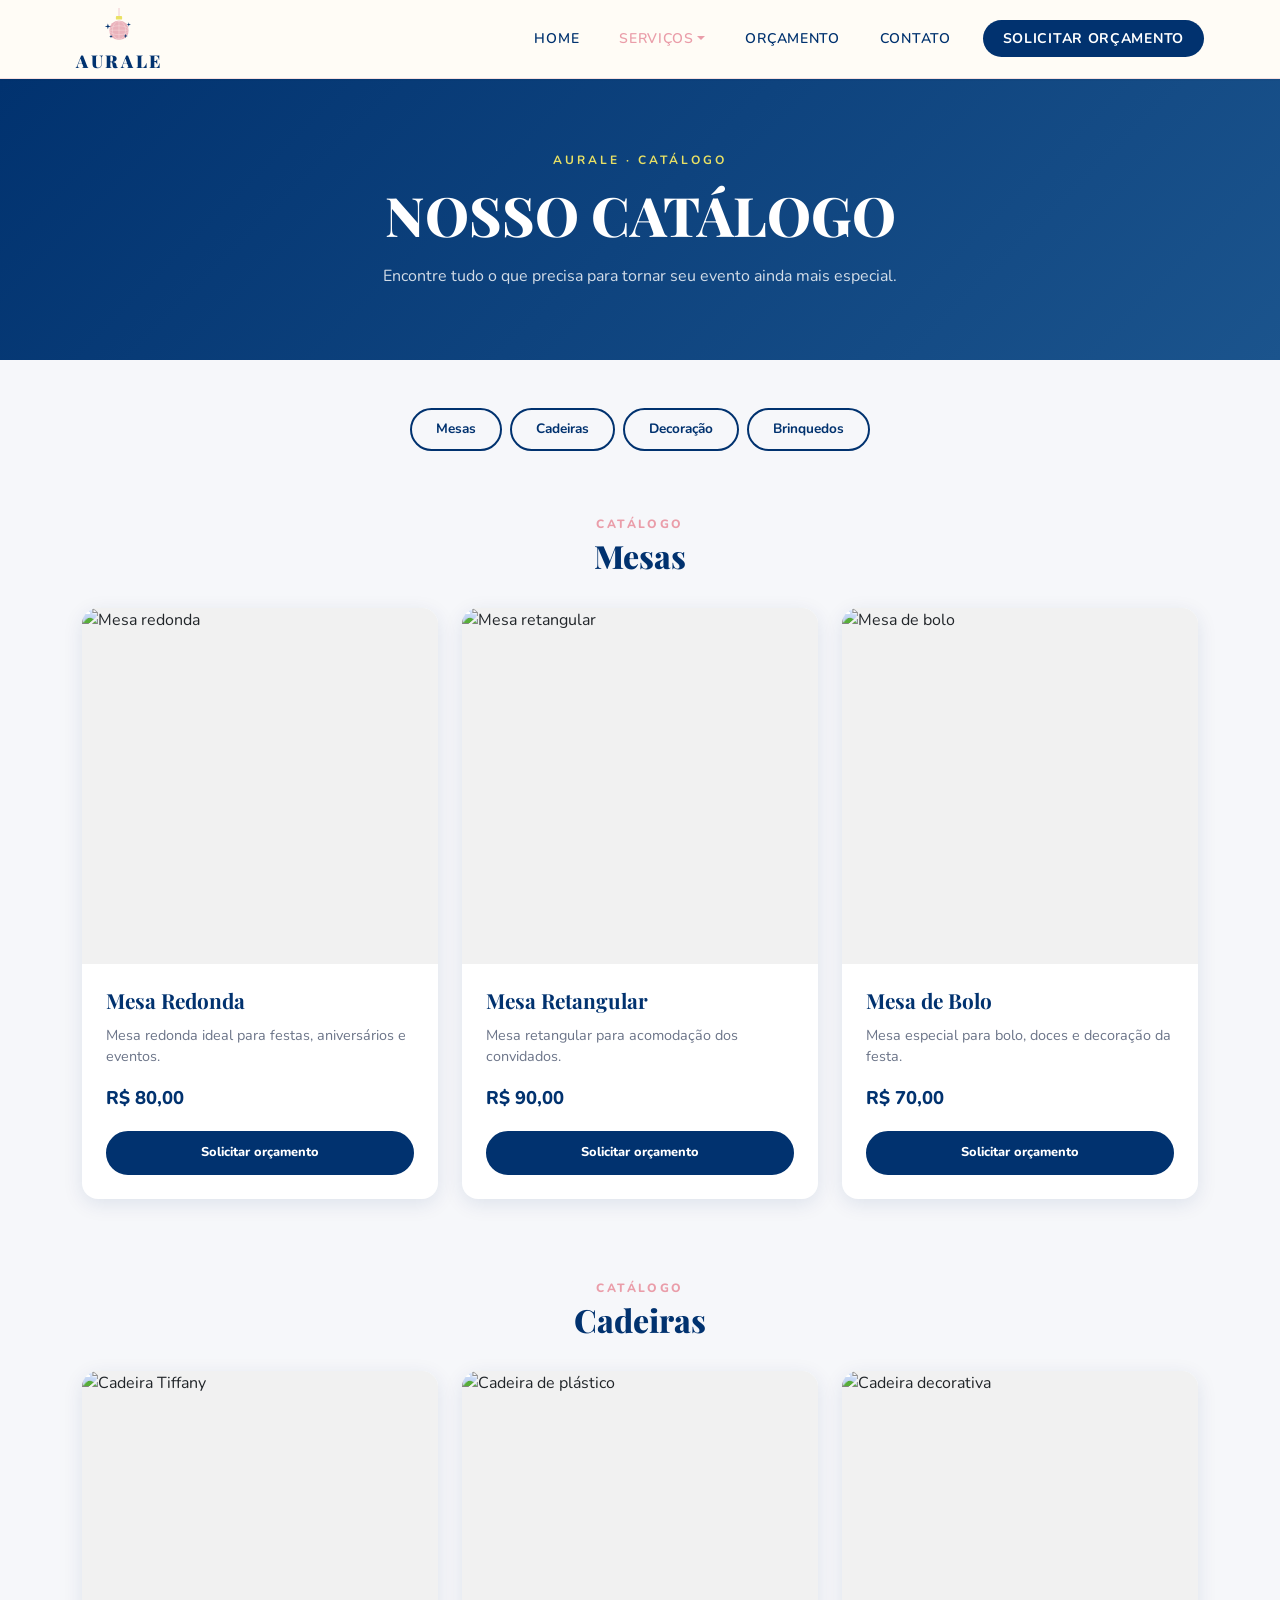
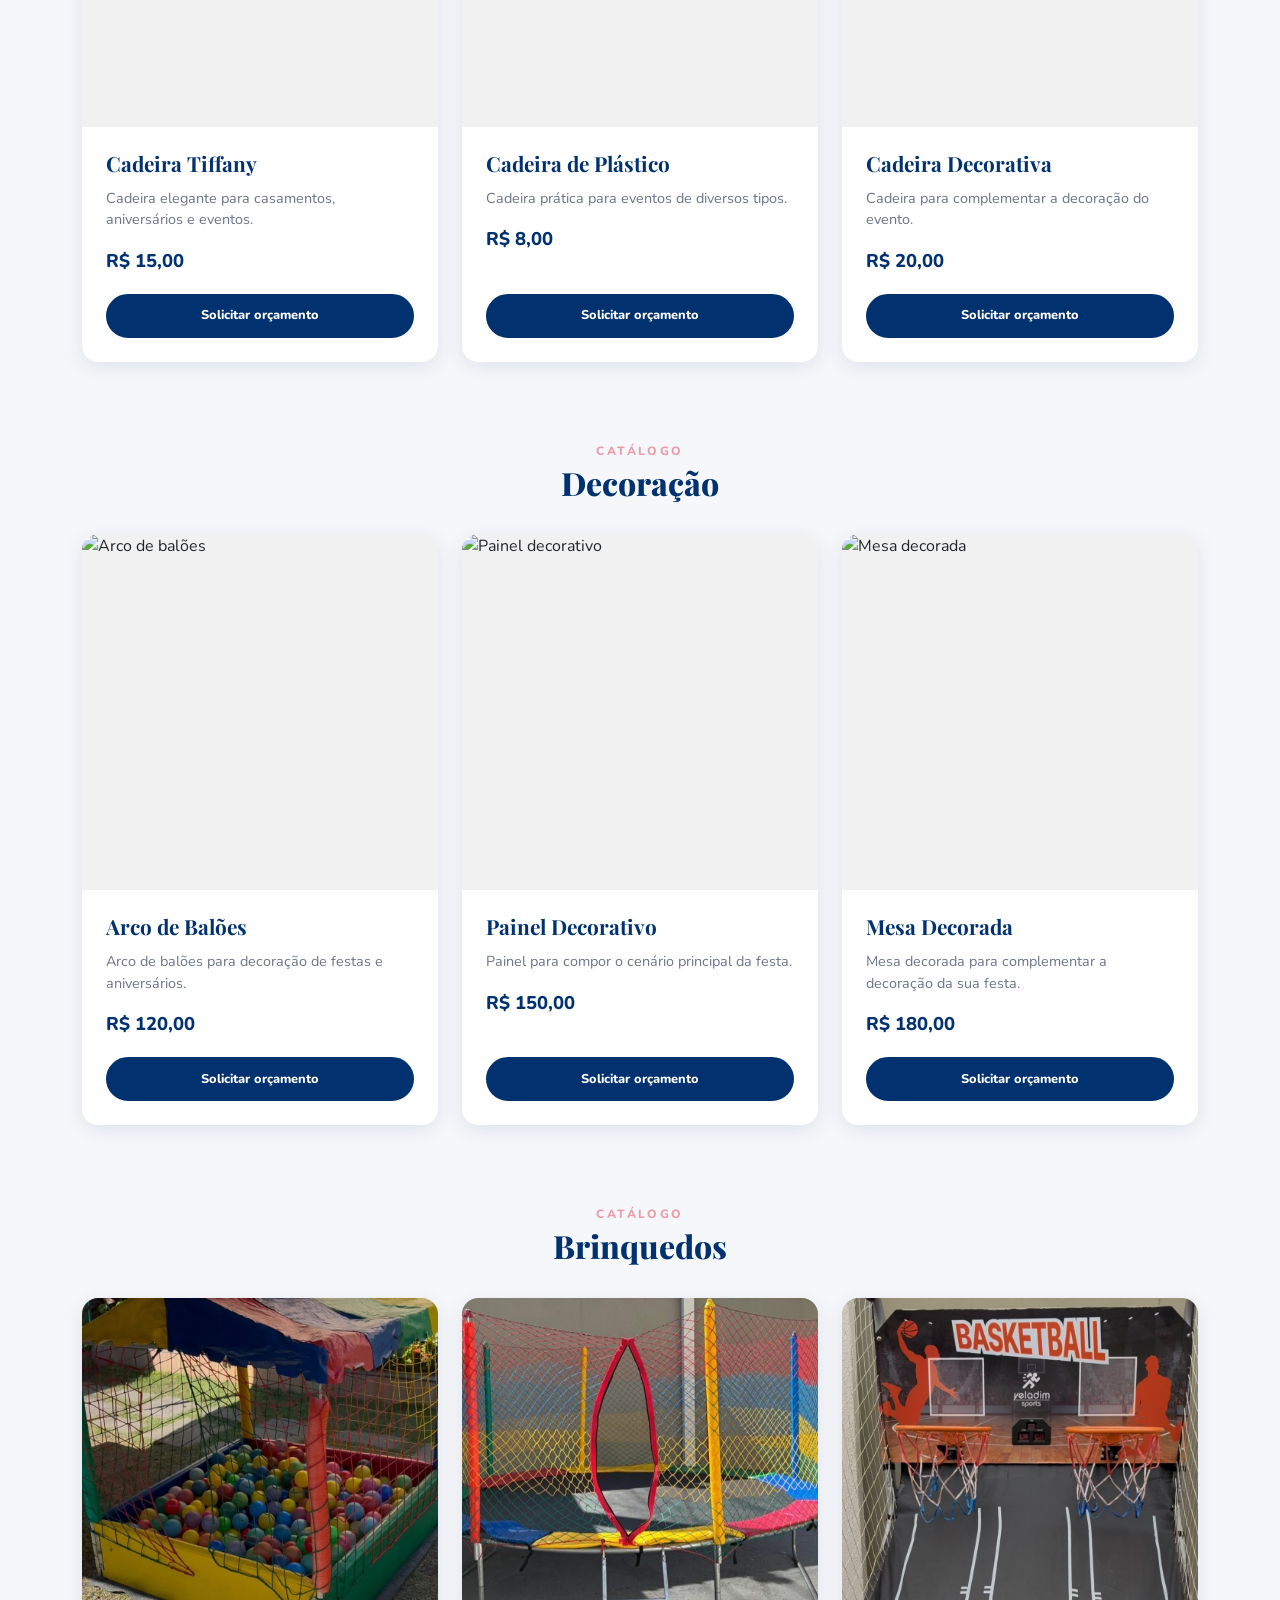
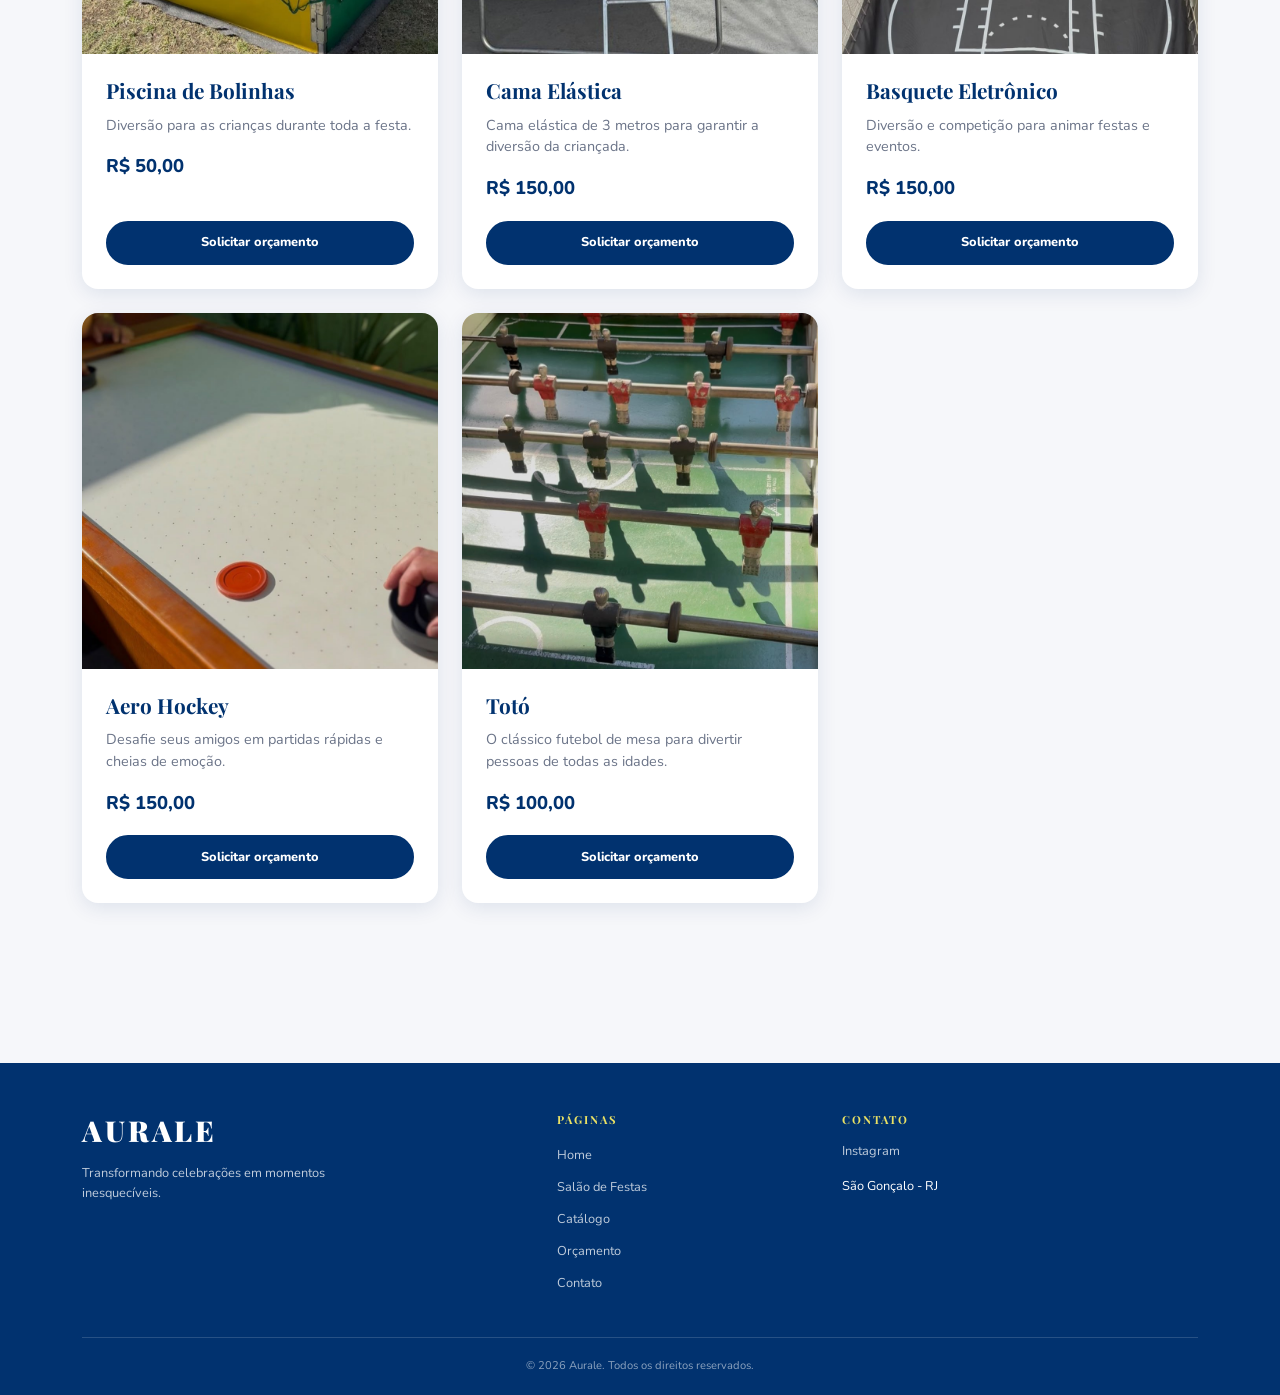
==== commit aacb14b3: "refactor: utiliza componente de footer no catalogo" ====
--- a/catalogo.html
+++ b/catalogo.html
@@ -661,61 +661,7 @@
 
 
     <!-- FOOTER -->
-    <footer class="aurale-footer">
-
-        <div class="container">
-
-            <div class="row gy-4">
-
-                <div class="col-lg-5">
-
-                    <h4 class="footer-logo">
-                        AURALE
-                    </h4>
-
-                    <p>
-                        Locação de festas, brinquedos e salão para tornar
-                        seus momentos inesquecíveis.
-                    </p>
-
-                </div>
-
-                <div class="col-6 col-lg-3">
-
-                    <h5>Páginas</h5>
-
-                    <ul class="list-unstyled">
-                        <li><a href="index.html">Home</a></li>
-                        <li><a href="salao.html">Salão de Festas</a></li>
-                        <li><a href="catalogo.html">Catálogo</a></li>
-                        <li><a href="orcamento.html">Orçamento</a></li>
-                        <li><a href="contato.html">Contato</a></li>
-                    </ul>
-
-                </div>
-
-                <div class="col-6 col-lg-4">
-
-                    <h5>Contato</h5>
-
-                    <ul class="list-unstyled">
-                        <li>Rua das Festas, 123 — São Paulo, SP</li>
-                        <li>(11) 99999-0000</li>
-                        <li>contato@aurale.com.br</li>
-                        <li>Instagram · WhatsApp</li>
-                    </ul>
-
-                </div>
-
-            </div>
-
-            <p class="footer-copy">
-                © 2026 Aurale. Todos os direitos reservados.
-            </p>
-
-        </div>
-
-    </footer>
+    <div id="footer"></div>
 
 
     <!-- Bootstrap -->
@@ -723,9 +669,11 @@
 
     <!-- Header -->
     <script src="js/Header.js"></script>
+    <script src="js/Footer.js"></script>
 
     <script>
         criarHeader();
+        criarFooter();
     </script>
 
 </body>
--- a/css/style.css
+++ b/css/style.css
@@ -102,3 +102,21 @@
   min-height: 300px;
   border: 0;
 }
+
+/* barra de rolagem */
+::-webkit-scrollbar {
+  width: 10px;
+}
+
+::-webkit-scrollbar-track {
+  background: var(--aurale-creme);
+}
+
+::-webkit-scrollbar-thumb {
+  background: var(--aurale-rosa-claro);
+  border-radius: 10px;
+}
+
+::-webkit-scrollbar-thumb:hover {
+  background: var(--aurale-rosa);
+}
--- a/css/catalogo.css
+++ b/css/catalogo.css
@@ -233,71 +233,6 @@
     color: #fff;
 }
 
-
-/* =========================
-   FOOTER
-   ========================= */
-
-.aurale-footer {
-    background: linear-gradient(
-        135deg,
-        var(--aurale-azul-escuro) 0%,
-        var(--aurale-azul) 100%
-    );
-
-    color: rgba(255, 255, 255, 0.85);
-
-    padding: 3.5rem 0 1.5rem;
-
-    font-size: 0.85rem;
-}
-
-.footer-logo {
-    color: var(--aurale-rosa-claro);
-
-    font-weight: 900;
-
-    letter-spacing: 0.06em;
-}
-
-.aurale-footer h5 {
-    color: var(--aurale-rosa-claro);
-
-    font-family: "Nunito", sans-serif;
-
-    font-size: 0.8rem;
-    font-weight: 800;
-
-    letter-spacing: 0.12em;
-
-    text-transform: uppercase;
-}
-
-.aurale-footer a {
-    color: rgba(255, 255, 255, 0.85);
-
-    text-decoration: none;
-}
-
-.aurale-footer a:hover {
-    color: var(--aurale-amarelo);
-}
-
-.aurale-footer li {
-    margin-bottom: 0.4rem;
-}
-
-.footer-copy {
-    text-align: center;
-
-    font-size: 0.72rem;
-
-    margin: 2rem 0 0;
-
-    opacity: 0.6;
-}
-
-
 /* =========================
    RESPONSIVIDADE
    ========================= */
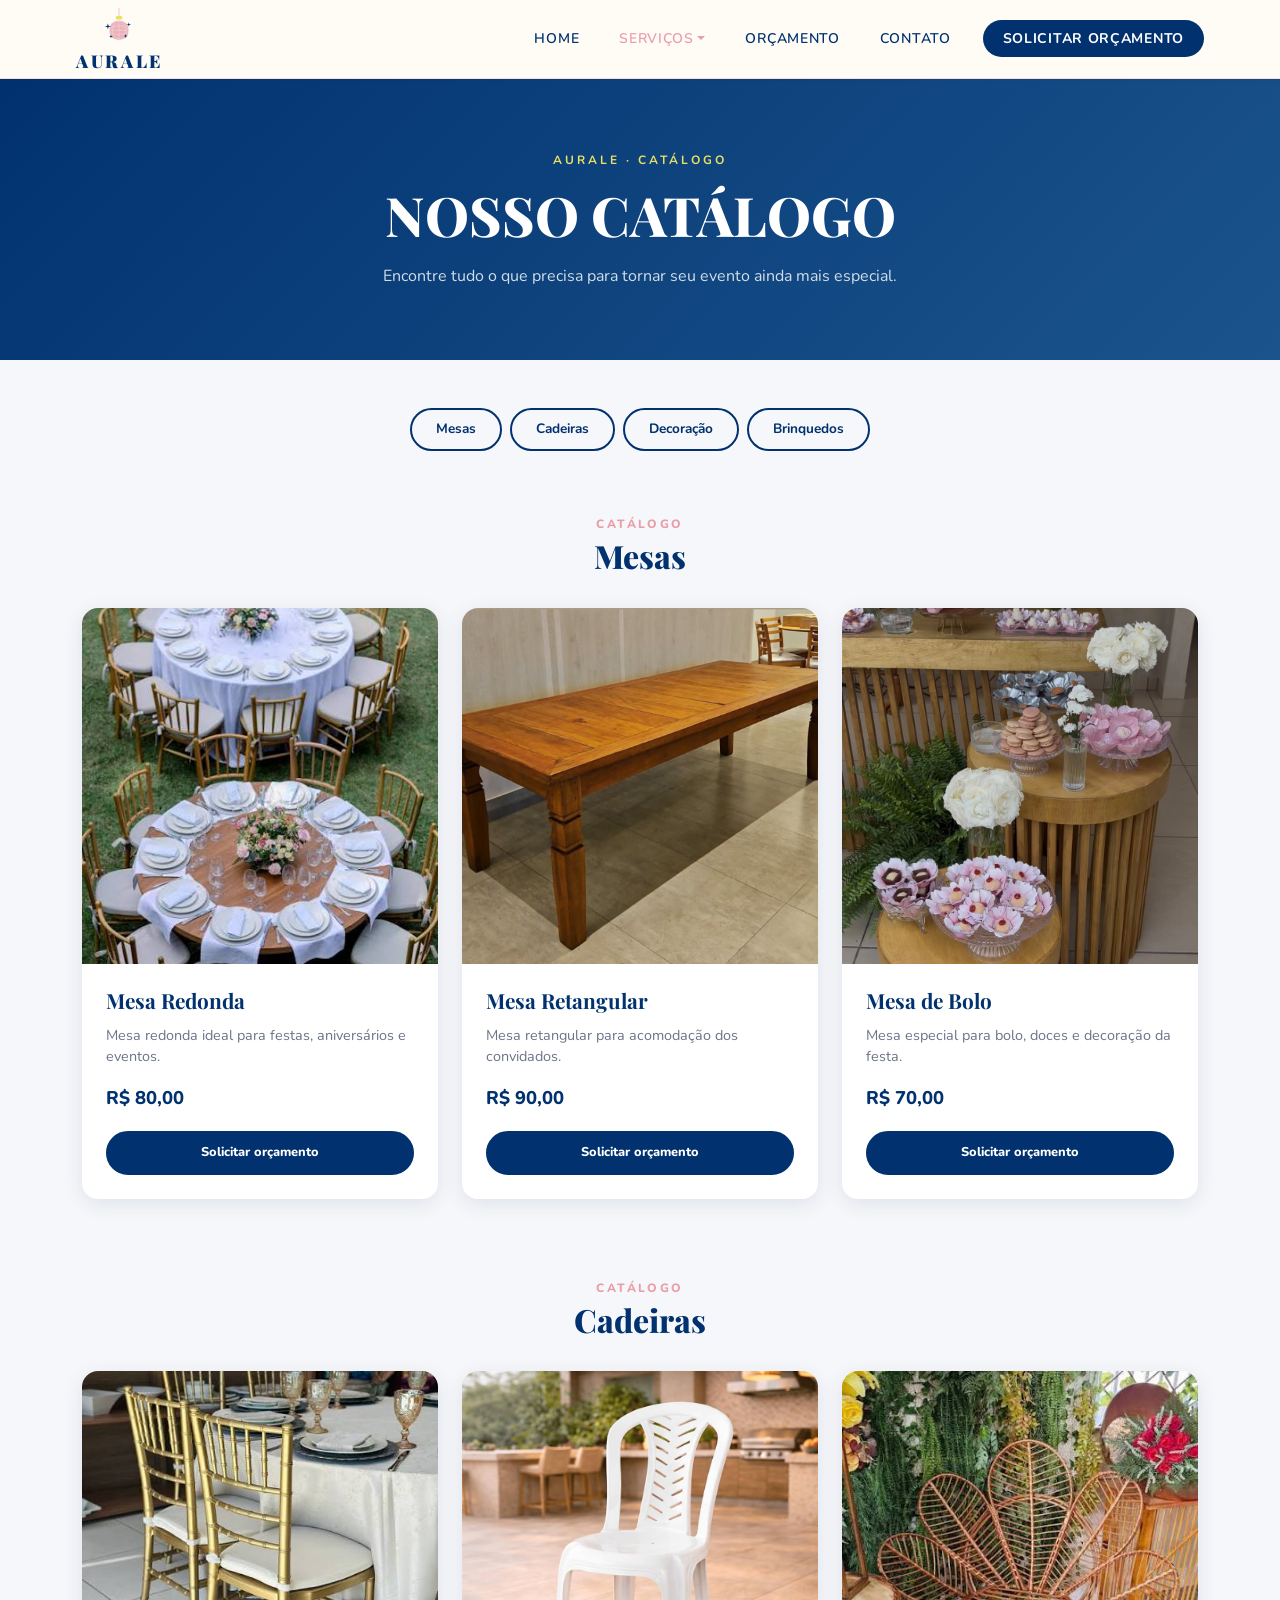
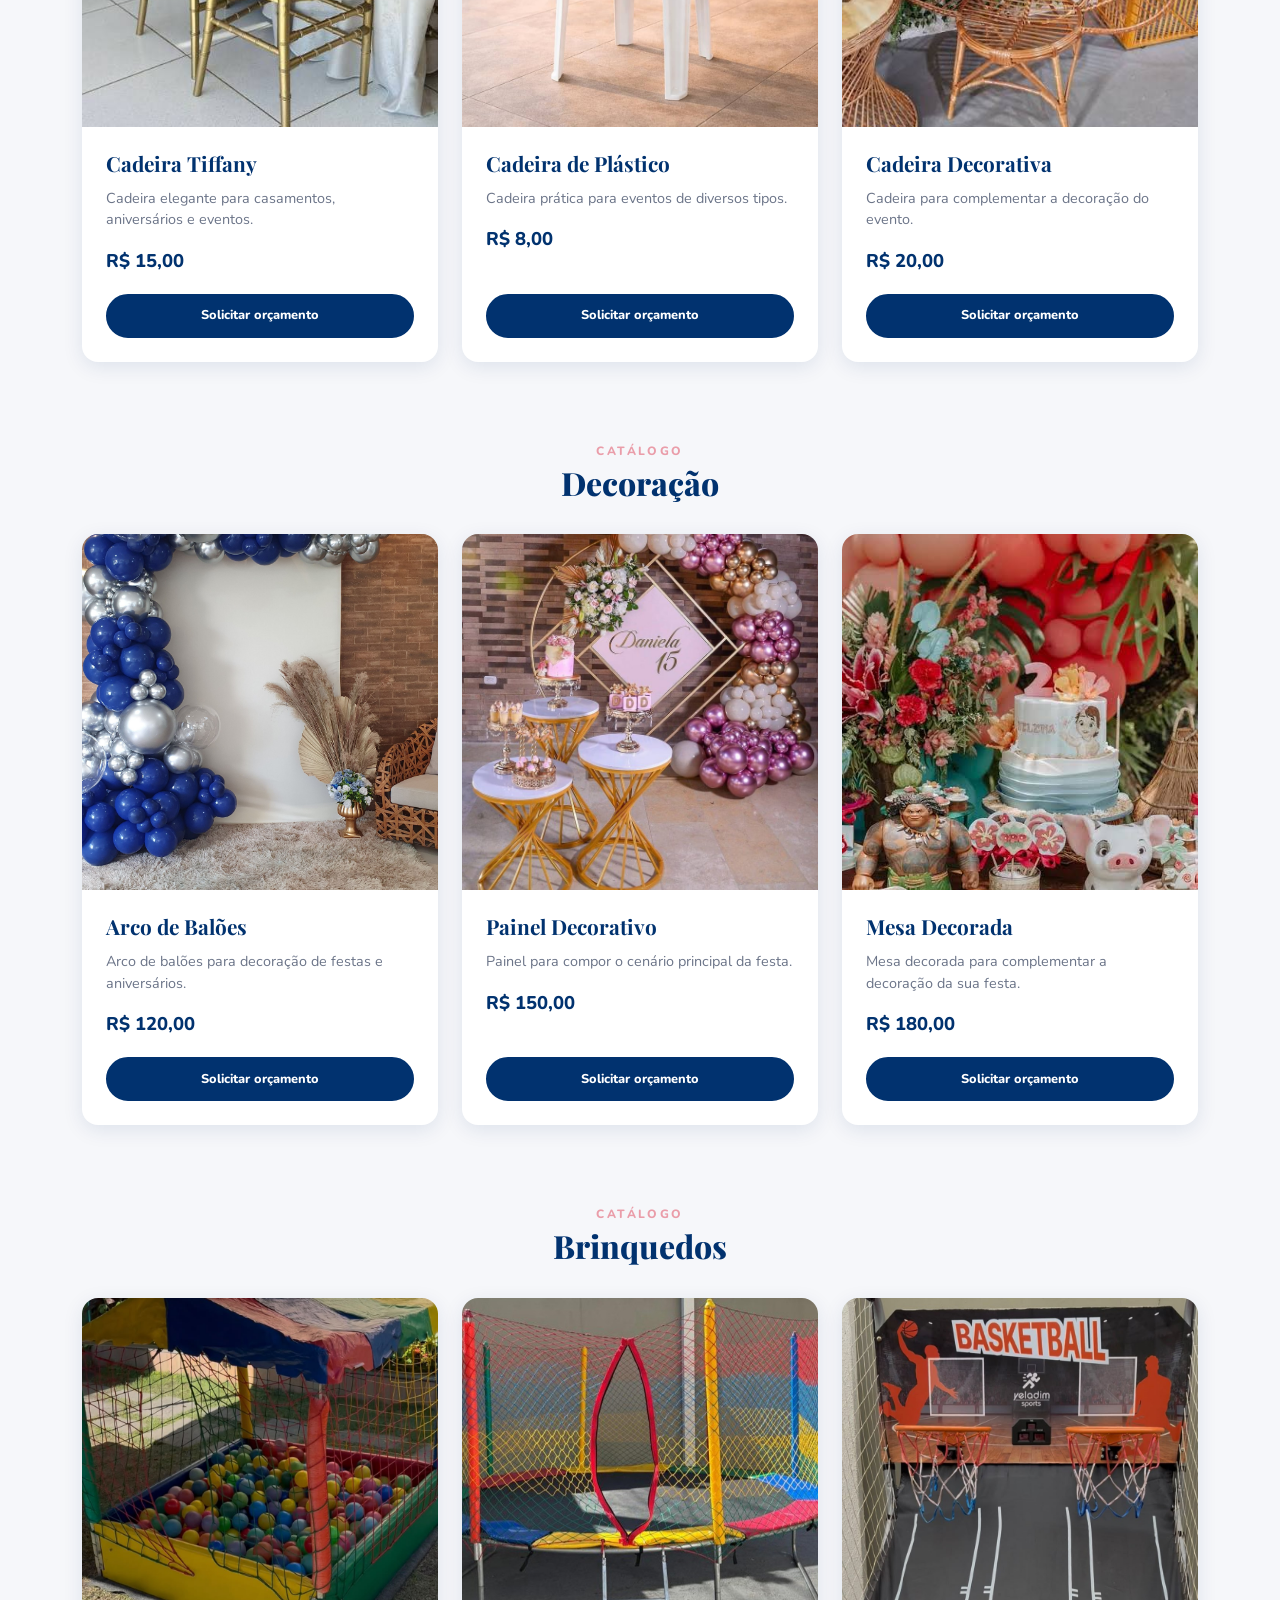
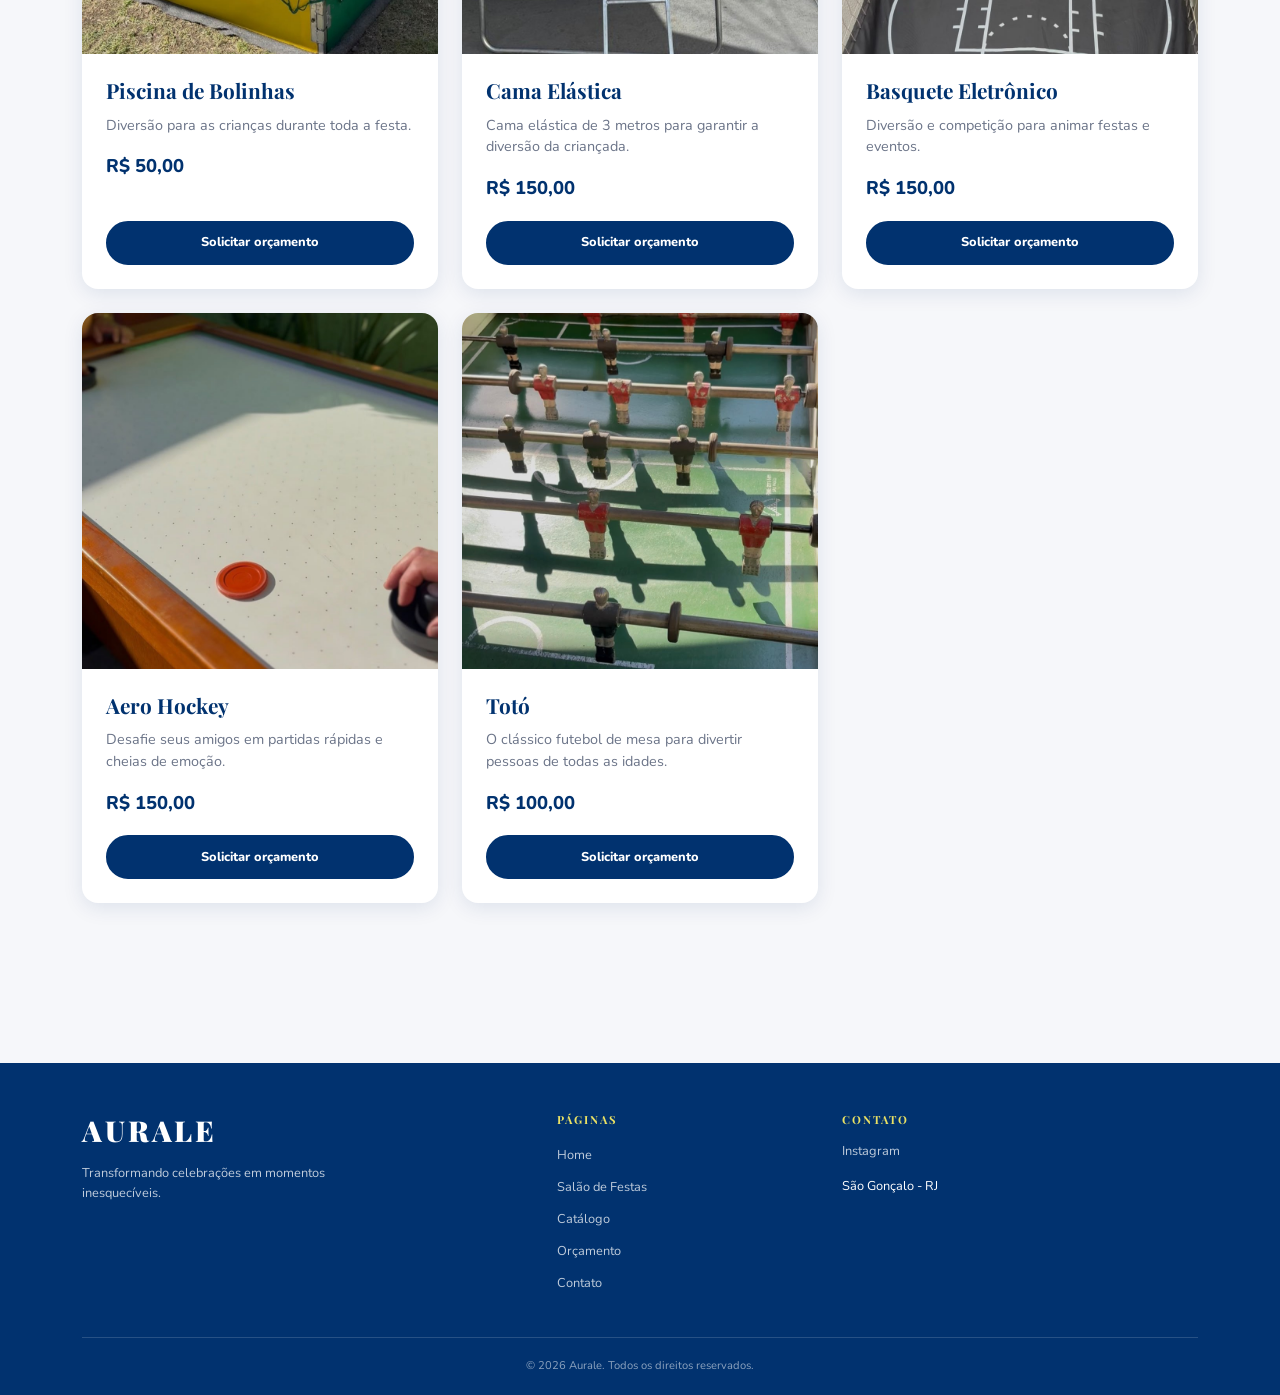
==== commit abce8476: "feat: adiciona imagens dos produtos ao catalogo" ====
--- a/catalogo.html
+++ b/catalogo.html
@@ -96,7 +96,7 @@
                     <div class="card produto-card h-100">
 
                         <img
-                            src="https://placehold.co/600x600"
+                            src="img/mesaredonda.jpg"
                             class="card-img-top produto-img"
                             alt="Mesa redonda"
                         >
@@ -133,7 +133,7 @@
                     <div class="card produto-card h-100">
 
                         <img
-                            src="https://placehold.co/600x600"
+                            src="img/mesaretangular.jpg"
                             class="card-img-top produto-img"
                             alt="Mesa retangular"
                         >
@@ -170,7 +170,7 @@
                     <div class="card produto-card h-100">
 
                         <img
-                            src="https://placehold.co/600x600"
+                            src="img/mesadebolo.jpeg"
                             class="card-img-top produto-img"
                             alt="Mesa de bolo"
                         >
@@ -222,7 +222,7 @@
                     <div class="card produto-card h-100">
 
                         <img
-                            src="https://placehold.co/600x600"
+                            src="img/cadeiratiffany.jpg"
                             class="card-img-top produto-img"
                             alt="Cadeira Tiffany"
                         >
@@ -259,7 +259,7 @@
                     <div class="card produto-card h-100">
 
                         <img
-                            src="https://placehold.co/600x600"
+                            src="img/cadeiradeplastico.jpg"
                             class="card-img-top produto-img"
                             alt="Cadeira de plástico"
                         >
@@ -296,7 +296,7 @@
                     <div class="card produto-card h-100">
 
                         <img
-                            src="https://placehold.co/600x600"
+                            src="img/cadeiradecorativa.jpg"
                             class="card-img-top produto-img"
                             alt="Cadeira decorativa"
                         >
@@ -348,7 +348,7 @@
                     <div class="card produto-card h-100">
 
                         <img
-                            src="https://placehold.co/600x600"
+                            src="img/arcodecorativo.jpg"
                             class="card-img-top produto-img"
                             alt="Arco de balões"
                         >
@@ -385,7 +385,7 @@
                     <div class="card produto-card h-100">
 
                         <img
-                            src="https://placehold.co/600x600"
+                            src="img/paineldecorativo.jpg"
                             class="card-img-top produto-img"
                             alt="Painel decorativo"
                         >
@@ -422,7 +422,7 @@
                     <div class="card produto-card h-100">
 
                         <img
-                            src="https://placehold.co/600x600"
+                            src="img/decoracaomesa.jpg"
                             class="card-img-top produto-img"
                             alt="Mesa decorada"
                         >
